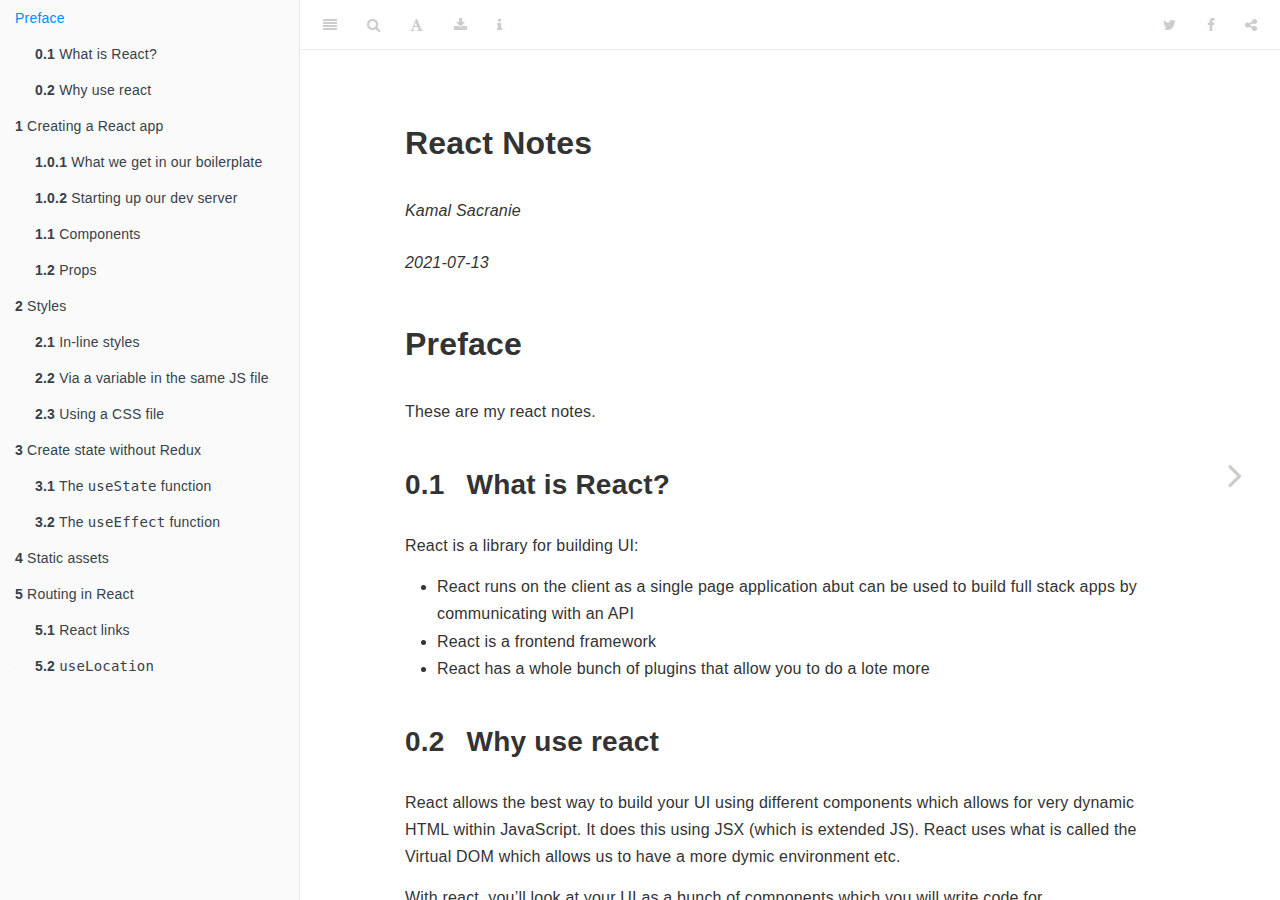
==== docs/index.html @ 680ded99 "Built the book" ====
<!DOCTYPE html>
<html lang="" xml:lang="">
<head>

  <meta charset="utf-8" />
  <meta http-equiv="X-UA-Compatible" content="IE=edge" />
  <title>React Notes</title>
  <meta name="description" content="My react notes" />
  <meta name="generator" content="bookdown 0.22 and GitBook 2.6.7" />

  <meta property="og:title" content="React Notes" />
  <meta property="og:type" content="book" />
  
  
  <meta property="og:description" content="My react notes" />
  

  <meta name="twitter:card" content="summary" />
  <meta name="twitter:title" content="React Notes" />
  
  <meta name="twitter:description" content="My react notes" />
  

<meta name="author" content="Kamal Sacranie" />


<meta name="date" content="2021-07-13" />

  <meta name="viewport" content="width=device-width, initial-scale=1" />
  <meta name="apple-mobile-web-app-capable" content="yes" />
  <meta name="apple-mobile-web-app-status-bar-style" content="black" />
  
  

<link rel="next" href="creating-a-react-app.html"/>
<script src="libs/header-attrs-2.8/header-attrs.js"></script>
<script src="libs/jquery-2.2.3/jquery.min.js"></script>
<link href="libs/gitbook-2.6.7/css/style.css" rel="stylesheet" />
<link href="libs/gitbook-2.6.7/css/plugin-table.css" rel="stylesheet" />
<link href="libs/gitbook-2.6.7/css/plugin-bookdown.css" rel="stylesheet" />
<link href="libs/gitbook-2.6.7/css/plugin-highlight.css" rel="stylesheet" />
<link href="libs/gitbook-2.6.7/css/plugin-search.css" rel="stylesheet" />
<link href="libs/gitbook-2.6.7/css/plugin-fontsettings.css" rel="stylesheet" />
<link href="libs/gitbook-2.6.7/css/plugin-clipboard.css" rel="stylesheet" />









<link href="libs/anchor-sections-1.0.1/anchor-sections.css" rel="stylesheet" />
<script src="libs/anchor-sections-1.0.1/anchor-sections.js"></script>


<style type="text/css">
pre > code.sourceCode { white-space: pre; position: relative; }
pre > code.sourceCode > span { display: inline-block; line-height: 1.25; }
pre > code.sourceCode > span:empty { height: 1.2em; }
.sourceCode { overflow: visible; }
code.sourceCode > span { color: inherit; text-decoration: inherit; }
pre.sourceCode { margin: 0; }
@media screen {
div.sourceCode { overflow: auto; }
}
@media print {
pre > code.sourceCode { white-space: pre-wrap; }
pre > code.sourceCode > span { text-indent: -5em; padding-left: 5em; }
}
pre.numberSource code
  { counter-reset: source-line 0; }
pre.numberSource code > span
  { position: relative; left: -4em; counter-increment: source-line; }
pre.numberSource code > span > a:first-child::before
  { content: counter(source-line);
    position: relative; left: -1em; text-align: right; vertical-align: baseline;
    border: none; display: inline-block;
    -webkit-touch-callout: none; -webkit-user-select: none;
    -khtml-user-select: none; -moz-user-select: none;
    -ms-user-select: none; user-select: none;
    padding: 0 4px; width: 4em;
    color: #aaaaaa;
  }
pre.numberSource { margin-left: 3em; border-left: 1px solid #aaaaaa;  padding-left: 4px; }
div.sourceCode
  {   }
@media screen {
pre > code.sourceCode > span > a:first-child::before { text-decoration: underline; }
}
code span.al { color: #ff0000; font-weight: bold; } /* Alert */
code span.an { color: #60a0b0; font-weight: bold; font-style: italic; } /* Annotation */
code span.at { color: #7d9029; } /* Attribute */
code span.bn { color: #40a070; } /* BaseN */
code span.bu { } /* BuiltIn */
code span.cf { color: #007020; font-weight: bold; } /* ControlFlow */
code span.ch { color: #4070a0; } /* Char */
code span.cn { color: #880000; } /* Constant */
code span.co { color: #60a0b0; font-style: italic; } /* Comment */
code span.cv { color: #60a0b0; font-weight: bold; font-style: italic; } /* CommentVar */
code span.do { color: #ba2121; font-style: italic; } /* Documentation */
code span.dt { color: #902000; } /* DataType */
code span.dv { color: #40a070; } /* DecVal */
code span.er { color: #ff0000; font-weight: bold; } /* Error */
code span.ex { } /* Extension */
code span.fl { color: #40a070; } /* Float */
code span.fu { color: #06287e; } /* Function */
code span.im { } /* Import */
code span.in { color: #60a0b0; font-weight: bold; font-style: italic; } /* Information */
code span.kw { color: #007020; font-weight: bold; } /* Keyword */
code span.op { color: #666666; } /* Operator */
code span.ot { color: #007020; } /* Other */
code span.pp { color: #bc7a00; } /* Preprocessor */
code span.sc { color: #4070a0; } /* SpecialChar */
code span.ss { color: #bb6688; } /* SpecialString */
code span.st { color: #4070a0; } /* String */
code span.va { color: #19177c; } /* Variable */
code span.vs { color: #4070a0; } /* VerbatimString */
code span.wa { color: #60a0b0; font-weight: bold; font-style: italic; } /* Warning */
</style>


<link rel="stylesheet" href="/Users/kamalsacranie/Documents/external-studies/web-development/react-notes/working-files/css/style.css" type="text/css" />
</head>

<body>



  <div class="book without-animation with-summary font-size-2 font-family-1" data-basepath=".">

    <div class="book-summary">
      <nav role="navigation">

<ul class="summary">
<li class="chapter" data-level="" data-path="index.html"><a href="index.html"><i class="fa fa-check"></i>Preface</a>
<ul>
<li class="chapter" data-level="0.1" data-path="index.html"><a href="index.html#what-is-react"><i class="fa fa-check"></i><b>0.1</b> What is React?</a></li>
<li class="chapter" data-level="0.2" data-path="index.html"><a href="index.html#why-use-react"><i class="fa fa-check"></i><b>0.2</b> Why use react</a></li>
</ul></li>
<li class="chapter" data-level="1" data-path="creating-a-react-app.html"><a href="creating-a-react-app.html"><i class="fa fa-check"></i><b>1</b> Creating a React app</a>
<ul>
<li class="chapter" data-level="1.0.1" data-path="creating-a-react-app.html"><a href="creating-a-react-app.html#what-we-get-in-our-boilerplate"><i class="fa fa-check"></i><b>1.0.1</b> What we get in our boilerplate</a></li>
<li class="chapter" data-level="1.0.2" data-path="creating-a-react-app.html"><a href="creating-a-react-app.html#starting-up-our-dev-server"><i class="fa fa-check"></i><b>1.0.2</b> Starting up our dev server</a></li>
<li class="chapter" data-level="1.1" data-path="creating-a-react-app.html"><a href="creating-a-react-app.html#components"><i class="fa fa-check"></i><b>1.1</b> Components</a>
<ul>
<li class="chapter" data-level="1.1.1" data-path="creating-a-react-app.html"><a href="creating-a-react-app.html#creating-components"><i class="fa fa-check"></i><b>1.1.1</b> Creating components</a></li>
</ul></li>
<li class="chapter" data-level="1.2" data-path="creating-a-react-app.html"><a href="creating-a-react-app.html#props"><i class="fa fa-check"></i><b>1.2</b> Props</a>
<ul>
<li class="chapter" data-level="1.2.1" data-path="creating-a-react-app.html"><a href="creating-a-react-app.html#default-props"><i class="fa fa-check"></i><b>1.2.1</b> Default props</a></li>
<li class="chapter" data-level="1.2.2" data-path="creating-a-react-app.html"><a href="creating-a-react-app.html#componenets-in-components"><i class="fa fa-check"></i><b>1.2.2</b> Componenets in components</a></li>
</ul></li>
</ul></li>
<li class="chapter" data-level="2" data-path="styles.html"><a href="styles.html"><i class="fa fa-check"></i><b>2</b> Styles</a>
<ul>
<li class="chapter" data-level="2.1" data-path="styles.html"><a href="styles.html#in-line-styles"><i class="fa fa-check"></i><b>2.1</b> In-line styles</a></li>
<li class="chapter" data-level="2.2" data-path="styles.html"><a href="styles.html#via-a-variable-in-the-same-js-file"><i class="fa fa-check"></i><b>2.2</b> Via a variable in the same JS file</a></li>
<li class="chapter" data-level="2.3" data-path="styles.html"><a href="styles.html#using-a-css-file"><i class="fa fa-check"></i><b>2.3</b> Using a CSS file</a></li>
</ul></li>
<li class="chapter" data-level="3" data-path="create-state-without-redux.html"><a href="create-state-without-redux.html"><i class="fa fa-check"></i><b>3</b> Create state without Redux</a>
<ul>
<li class="chapter" data-level="3.1" data-path="create-state-without-redux.html"><a href="create-state-without-redux.html#the-usestate-function"><i class="fa fa-check"></i><b>3.1</b> The <code>useState</code> function</a></li>
<li class="chapter" data-level="3.2" data-path="create-state-without-redux.html"><a href="create-state-without-redux.html#the-useeffect-function"><i class="fa fa-check"></i><b>3.2</b> The <code>useEffect</code> function</a></li>
</ul></li>
<li class="chapter" data-level="4" data-path="static-assets.html"><a href="static-assets.html"><i class="fa fa-check"></i><b>4</b> Static assets</a></li>
<li class="chapter" data-level="5" data-path="routing-in-react.html"><a href="routing-in-react.html"><i class="fa fa-check"></i><b>5</b> Routing in React</a>
<ul>
<li class="chapter" data-level="5.1" data-path="routing-in-react.html"><a href="routing-in-react.html#react-links"><i class="fa fa-check"></i><b>5.1</b> React links</a></li>
<li class="chapter" data-level="5.2" data-path="routing-in-react.html"><a href="routing-in-react.html#uselocation"><i class="fa fa-check"></i><b>5.2</b> <code>useLocation</code></a></li>
</ul></li>
</ul>

      </nav>
    </div>

    <div class="book-body">
      <div class="body-inner">
        <div class="book-header" role="navigation">
          <h1>
            <i class="fa fa-circle-o-notch fa-spin"></i><a href="./">React Notes</a>
          </h1>
        </div>

        <div class="page-wrapper" tabindex="-1" role="main">
          <div class="page-inner">

            <section class="normal" id="section-">
<div id="header">
<h1 class="title">React Notes</h1>
<p class="author"><em>Kamal Sacranie</em></p>
<p class="date" style="margin-top: 1.5em;"><em>2021-07-13</em></p>
</div>
<div id="preface" class="section level1 unnumbered">
<h1>Preface</h1>
<p>These are my react notes.</p>
<div id="what-is-react" class="section level2" number="0.1">
<h2><span class="header-section-number">0.1</span> What is React?</h2>
<p>React is a library for building UI:</p>
<ul>
<li>React runs on the client as a single page application abut can be used to
build full stack apps by communicating with an API</li>
<li>React is a frontend framework</li>
<li>React has a whole bunch of plugins that allow you to do a lote more</li>
</ul>
</div>
<div id="why-use-react" class="section level2" number="0.2">
<h2><span class="header-section-number">0.2</span> Why use react</h2>
<p>React allows the best way to build your UI using different components which
allows for very dynamic HTML within JavaScript. It does this using JSX (which
is extended JS). React uses what is called the Virtual DOM which allows us to
have a more dymic environment etc.</p>
<p>With react, you’ll look at your UI as a bunch of components which you will
write code for.</p>

</div>
</div>
            </section>

          </div>
        </div>
      </div>

<a href="creating-a-react-app.html" class="navigation navigation-next navigation-unique" aria-label="Next page"><i class="fa fa-angle-right"></i></a>
    </div>
  </div>
<script src="libs/gitbook-2.6.7/js/app.min.js"></script>
<script src="libs/gitbook-2.6.7/js/lunr.js"></script>
<script src="libs/gitbook-2.6.7/js/clipboard.min.js"></script>
<script src="libs/gitbook-2.6.7/js/plugin-search.js"></script>
<script src="libs/gitbook-2.6.7/js/plugin-sharing.js"></script>
<script src="libs/gitbook-2.6.7/js/plugin-fontsettings.js"></script>
<script src="libs/gitbook-2.6.7/js/plugin-bookdown.js"></script>
<script src="libs/gitbook-2.6.7/js/jquery.highlight.js"></script>
<script src="libs/gitbook-2.6.7/js/plugin-clipboard.js"></script>
<script>
gitbook.require(["gitbook"], function(gitbook) {
gitbook.start({
"sharing": {
"github": false,
"facebook": true,
"twitter": true,
"linkedin": false,
"weibo": false,
"instapaper": false,
"vk": false,
"whatsapp": false,
"all": ["facebook", "twitter", "linkedin", "weibo", "instapaper"]
},
"fontsettings": {
"theme": "white",
"family": "sans",
"size": 2
},
"edit": {
"link": null,
"text": null
},
"history": {
"link": null,
"text": null
},
"view": {
"link": null,
"text": null
},
"download": ["react-notes.pdf", "react-notes.epub"],
"toc": {
"collapse": "subsection"
}
});
});
</script>

</body>

</html>
---- docs/libs/gitbook-2.6.7/css/style.css ----
/*! normalize.css v2.1.0 | MIT License | git.io/normalize */img,legend{border:0}*,.fa{-webkit-font-smoothing:antialiased}.fa-ul>li,sub,sup{position:relative}.book .book-body .page-wrapper .page-inner section.normal hr:after,.book-langs-index .inner .languages:after,.buttons:after,.dropdown-menu .buttons:after{clear:both}body,html{-ms-text-size-adjust:100%;-webkit-text-size-adjust:100%}article,aside,details,figcaption,figure,footer,header,hgroup,main,nav,section,summary{display:block}audio,canvas,video{display:inline-block}.hidden,[hidden]{display:none}audio:not([controls]){display:none;height:0}html{font-family:sans-serif}body,figure{margin:0}a:focus{outline:dotted thin}a:active,a:hover{outline:0}h1{font-size:2em;margin:.67em 0}abbr[title]{border-bottom:1px dotted}b,strong{font-weight:700}dfn{font-style:italic}hr{-moz-box-sizing:content-box;box-sizing:content-box;height:0}mark{background:#ff0;color:#000}code,kbd,pre,samp{font-family:monospace,serif;font-size:1em}pre{white-space:pre-wrap}q{quotes:"\201C" "\201D" "\2018" "\2019"}small{font-size:80%}sub,sup{font-size:75%;line-height:0;vertical-align:baseline}sup{top:-.5em}sub{bottom:-.25em}svg:not(:root){overflow:hidden}fieldset{border:1px solid silver;margin:0 2px;padding:.35em .625em .75em}legend{padding:0}button,input,select,textarea{font-family:inherit;font-size:100%;margin:0}button,input{line-height:normal}button,select{text-transform:none}button,html input[type=button],input[type=reset],input[type=submit]{-webkit-appearance:button;cursor:pointer}button[disabled],html input[disabled]{cursor:default}input[type=checkbox],input[type=radio]{box-sizing:border-box;padding:0}input[type=search]{-webkit-appearance:textfield;-moz-box-sizing:content-box;-webkit-box-sizing:content-box;box-sizing:content-box}input[type=search]::-webkit-search-cancel-button{margin-right:10px;}button::-moz-focus-inner,input::-moz-focus-inner{border:0;padding:0}textarea{overflow:auto;vertical-align:top}table{border-collapse:collapse;border-spacing:0}/*!
 * Preboot v2
 *
 * Open sourced under MIT license by @mdo.
 * Some variables and mixins from Bootstrap (Apache 2 license).
 */.link-inherit,.link-inherit:focus,.link-inherit:hover{color:inherit}.fa,.fa-stack{display:inline-block}/*!
 *  Font Awesome 4.7.0 by @davegandy - http://fontawesome.io - @fontawesome
 *  License - http://fontawesome.io/license (Font: SIL OFL 1.1, CSS: MIT License)
 */@font-face{font-family:FontAwesome;src:url(./fontawesome/fontawesome-webfont.ttf?v=4.7.0) format('truetype');font-weight:400;font-style:normal}.fa{font-family:FontAwesome;font-style:normal;font-weight:400;line-height:1;-moz-osx-font-smoothing:grayscale}.book .book-header,.book .book-summary{font-family:"Helvetica Neue",Helvetica,Arial,sans-serif}.fa-lg{font-size:1.33333333em;line-height:.75em;vertical-align:-15%}.fa-2x{font-size:2em}.fa-3x{font-size:3em}.fa-4x{font-size:4em}.fa-5x{font-size:5em}.fa-fw{width:1.28571429em;text-align:center}.fa-ul{padding-left:0;margin-left:2.14285714em;list-style-type:none}.fa-li{position:absolute;left:-2.14285714em;width:2.14285714em;top:.14285714em;text-align:center}.fa-li.fa-lg{left:-1.85714286em}.fa-border{padding:.2em .25em .15em;border:.08em solid #eee;border-radius:.1em}.pull-right{float:right}.pull-left{float:left}.fa.pull-left{margin-right:.3em}.fa.pull-right{margin-left:.3em}.fa-spin{-webkit-animation:spin 2s infinite linear;-moz-animation:spin 2s infinite linear;-o-animation:spin 2s infinite linear;animation:spin 2s infinite linear}@-moz-keyframes spin{0%{-moz-transform:rotate(0)}100%{-moz-transform:rotate(359deg)}}@-webkit-keyframes spin{0%{-webkit-transform:rotate(0)}100%{-webkit-transform:rotate(359deg)}}@-o-keyframes spin{0%{-o-transform:rotate(0)}100%{-o-transform:rotate(359deg)}}@keyframes spin{0%{-webkit-transform:rotate(0);transform:rotate(0)}100%{-webkit-transform:rotate(359deg);transform:rotate(359deg)}}.fa-rotate-90{filter:progid:DXImageTransform.Microsoft.BasicImage(rotation=1);-webkit-transform:rotate(90deg);-moz-transform:rotate(90deg);-ms-transform:rotate(90deg);-o-transform:rotate(90deg);transform:rotate(90deg)}.fa-rotate-180{filter:progid:DXImageTransform.Microsoft.BasicImage(rotation=2);-webkit-transform:rotate(180deg);-moz-transform:rotate(180deg);-ms-transform:rotate(180deg);-o-transform:rotate(180deg);transform:rotate(180deg)}.fa-rotate-270{filter:progid:DXImageTransform.Microsoft.BasicImage(rotation=3);-webkit-transform:rotate(270deg);-moz-transform:rotate(270deg);-ms-transform:rotate(270deg);-o-transform:rotate(270deg);transform:rotate(270deg)}.fa-flip-horizontal{filter:progid:DXImageTransform.Microsoft.BasicImage(rotation=0, mirror=1);-webkit-transform:scale(-1,1);-moz-transform:scale(-1,1);-ms-transform:scale(-1,1);-o-transform:scale(-1,1);transform:scale(-1,1)}.fa-flip-vertical{filter:progid:DXImageTransform.Microsoft.BasicImage(rotation=2, mirror=1);-webkit-transform:scale(1,-1);-moz-transform:scale(1,-1);-ms-transform:scale(1,-1);-o-transform:scale(1,-1);transform:scale(1,-1)}.fa-stack{position:relative;width:2em;height:2em;line-height:2em;vertical-align:middle}.fa-stack-1x,.fa-stack-2x{position:absolute;left:0;width:100%;text-align:center}.fa-stack-1x{line-height:inherit}.fa-stack-2x{font-size:2em}.fa-inverse{color:#fff}.fa-glass:before{content:"\f000"}.fa-music:before{content:"\f001"}.fa-search:before{content:"\f002"}.fa-envelope-o:before{content:"\f003"}.fa-heart:before{content:"\f004"}.fa-star:before{content:"\f005"}.fa-star-o:before{content:"\f006"}.fa-user:before{content:"\f007"}.fa-film:before{content:"\f008"}.fa-th-large:before{content:"\f009"}.fa-th:before{content:"\f00a"}.fa-th-list:before{content:"\f00b"}.fa-check:before{content:"\f00c"}.fa-times:before{content:"\f00d"}.fa-search-plus:before{content:"\f00e"}.fa-search-minus:before{content:"\f010"}.fa-power-off:before{content:"\f011"}.fa-signal:before{content:"\f012"}.fa-cog:before,.fa-gear:before{content:"\f013"}.fa-trash-o:before{content:"\f014"}.fa-home:before{content:"\f015"}.fa-file-o:before{content:"\f016"}.fa-clock-o:before{content:"\f017"}.fa-road:before{content:"\f018"}.fa-download:before{content:"\f019"}.fa-arrow-circle-o-down:before{content:"\f01a"}.fa-arrow-circle-o-up:before{content:"\f01b"}.fa-inbox:before{content:"\f01c"}.fa-play-circle-o:before{content:"\f01d"}.fa-repeat:before,.fa-rotate-right:before{content:"\f01e"}.fa-refresh:before{content:"\f021"}.fa-list-alt:before{content:"\f022"}.fa-lock:before{content:"\f023"}.fa-flag:before{content:"\f024"}.fa-headphones:before{content:"\f025"}.fa-volume-off:before{content:"\f026"}.fa-volume-down:before{content:"\f027"}.fa-volume-up:before{content:"\f028"}.fa-qrcode:before{content:"\f029"}.fa-barcode:before{content:"\f02a"}.fa-tag:before{content:"\f02b"}.fa-tags:before{content:"\f02c"}.fa-book:before{content:"\f02d"}.fa-bookmark:before{content:"\f02e"}.fa-print:before{content:"\f02f"}.fa-camera:before{content:"\f030"}.fa-font:before{content:"\f031"}.fa-bold:before{content:"\f032"}.fa-italic:before{content:"\f033"}.fa-text-height:before{content:"\f034"}.fa-text-width:before{content:"\f035"}.fa-align-left:before{content:"\f036"}.fa-align-center:before{content:"\f037"}.fa-align-right:before{content:"\f038"}.fa-align-justify:before{content:"\f039"}.fa-list:before{content:"\f03a"}.fa-dedent:before,.fa-outdent:before{content:"\f03b"}.fa-indent:before{content:"\f03c"}.fa-video-camera:before{content:"\f03d"}.fa-image:before,.fa-photo:before,.fa-picture-o:before{content:"\f03e"}.fa-pencil:before{content:"\f040"}.fa-map-marker:before{content:"\f041"}.fa-adjust:before{content:"\f042"}.fa-tint:before{content:"\f043"}.fa-edit:before,.fa-pencil-square-o:before{content:"\f044"}.fa-share-square-o:before{content:"\f045"}.fa-check-square-o:before{content:"\f046"}.fa-arrows:before{content:"\f047"}.fa-step-backward:before{content:"\f048"}.fa-fast-backward:before{content:"\f049"}.fa-backward:before{content:"\f04a"}.fa-play:before{content:"\f04b"}.fa-pause:before{content:"\f04c"}.fa-stop:before{content:"\f04d"}.fa-forward:before{content:"\f04e"}.fa-fast-forward:before{content:"\f050"}.fa-step-forward:before{content:"\f051"}.fa-eject:before{content:"\f052"}.fa-chevron-left:before{content:"\f053"}.fa-chevron-right:before{content:"\f054"}.fa-plus-circle:before{content:"\f055"}.fa-minus-circle:before{content:"\f056"}.fa-times-circle:before{content:"\f057"}.fa-check-circle:before{content:"\f058"}.fa-question-circle:before{content:"\f059"}.fa-info-circle:before{content:"\f05a"}.fa-crosshairs:before{content:"\f05b"}.fa-times-circle-o:before{content:"\f05c"}.fa-check-circle-o:before{content:"\f05d"}.fa-ban:before{content:"\f05e"}.fa-arrow-left:before{content:"\f060"}.fa-arrow-right:before{content:"\f061"}.fa-arrow-up:before{content:"\f062"}.fa-arrow-down:before{content:"\f063"}.fa-mail-forward:before,.fa-share:before{content:"\f064"}.fa-expand:before{content:"\f065"}.fa-compress:before{content:"\f066"}.fa-plus:before{content:"\f067"}.fa-minus:before{content:"\f068"}.fa-asterisk:before{content:"\f069"}.fa-exclamation-circle:before{content:"\f06a"}.fa-gift:before{content:"\f06b"}.fa-leaf:before{content:"\f06c"}.fa-fire:before{content:"\f06d"}.fa-eye:before{content:"\f06e"}.fa-eye-slash:before{content:"\f070"}.fa-exclamation-triangle:before,.fa-warning:before{content:"\f071"}.fa-plane:before{content:"\f072"}.fa-calendar:before{content:"\f073"}.fa-random:before{content:"\f074"}.fa-comment:before{content:"\f075"}.fa-magnet:before{content:"\f076"}.fa-chevron-up:before{content:"\f077"}.fa-chevron-down:before{content:"\f078"}.fa-retweet:before{content:"\f079"}.fa-shopping-cart:before{content:"\f07a"}.fa-folder:before{content:"\f07b"}.fa-folder-open:before{content:"\f07c"}.fa-arrows-v:before{content:"\f07d"}.fa-arrows-h:before{content:"\f07e"}.fa-bar-chart-o:before{content:"\f080"}.fa-twitter-square:before{content:"\f081"}.fa-facebook-square:before{content:"\f082"}.fa-camera-retro:before{content:"\f083"}.fa-key:before{content:"\f084"}.fa-cogs:before,.fa-gears:before{content:"\f085"}.fa-comments:before{content:"\f086"}.fa-thumbs-o-up:before{content:"\f087"}.fa-thumbs-o-down:before{content:"\f088"}.fa-star-half:before{content:"\f089"}.fa-heart-o:before{content:"\f08a"}.fa-sign-out:before{content:"\f08b"}.fa-linkedin-square:before{content:"\f08c"}.fa-thumb-tack:before{content:"\f08d"}.fa-external-link:before{content:"\f08e"}.fa-sign-in:before{content:"\f090"}.fa-trophy:before{content:"\f091"}.fa-github-square:before{content:"\f092"}.fa-upload:before{content:"\f093"}.fa-lemon-o:before{content:"\f094"}.fa-phone:before{content:"\f095"}.fa-square-o:before{content:"\f096"}.fa-bookmark-o:before{content:"\f097"}.fa-phone-square:before{content:"\f098"}.fa-twitter:before{content:"\f099"}.fa-facebook:before{content:"\f09a"}.fa-github:before{content:"\f09b"}.fa-unlock:before{content:"\f09c"}.fa-credit-card:before{content:"\f09d"}.fa-rss:before{content:"\f09e"}.fa-hdd-o:before{content:"\f0a0"}.fa-bullhorn:before{content:"\f0a1"}.fa-bell:before{content:"\f0f3"}.fa-certificate:before{content:"\f0a3"}.fa-hand-o-right:before{content:"\f0a4"}.fa-hand-o-left:before{content:"\f0a5"}.fa-hand-o-up:before{content:"\f0a6"}.fa-hand-o-down:before{content:"\f0a7"}.fa-arrow-circle-left:before{content:"\f0a8"}.fa-arrow-circle-right:before{content:"\f0a9"}.fa-arrow-circle-up:before{content:"\f0aa"}.fa-arrow-circle-down:before{content:"\f0ab"}.fa-globe:before{content:"\f0ac"}.fa-wrench:before{content:"\f0ad"}.fa-tasks:before{content:"\f0ae"}.fa-filter:before{content:"\f0b0"}.fa-briefcase:before{content:"\f0b1"}.fa-arrows-alt:before{content:"\f0b2"}.fa-group:before,.fa-users:before{content:"\f0c0"}.fa-chain:before,.fa-link:before{content:"\f0c1"}.fa-cloud:before{content:"\f0c2"}.fa-flask:before{content:"\f0c3"}.fa-cut:before,.fa-scissors:before{content:"\f0c4"}.fa-copy:before,.fa-files-o:before{content:"\f0c5"}.fa-paperclip:before{content:"\f0c6"}.fa-floppy-o:before,.fa-save:before{content:"\f0c7"}.fa-square:before{content:"\f0c8"}.fa-bars:before,.fa-navicon:before,.fa-reorder:before{content:"\f0c9"}.fa-list-ul:before{content:"\f0ca"}.fa-list-ol:before{content:"\f0cb"}.fa-strikethrough:before{content:"\f0cc"}.fa-underline:before{content:"\f0cd"}.fa-table:before{content:"\f0ce"}.fa-magic:before{content:"\f0d0"}.fa-truck:before{content:"\f0d1"}.fa-pinterest:before{content:"\f0d2"}.fa-pinterest-square:before{content:"\f0d3"}.fa-google-plus-square:before{content:"\f0d4"}.fa-google-plus:before{content:"\f0d5"}.fa-money:before{content:"\f0d6"}.fa-caret-down:before{content:"\f0d7"}.fa-caret-up:before{content:"\f0d8"}.fa-caret-left:before{content:"\f0d9"}.fa-caret-right:before{content:"\f0da"}.fa-columns:before{content:"\f0db"}.fa-sort:before,.fa-unsorted:before{content:"\f0dc"}.fa-sort-desc:before,.fa-sort-down:before{content:"\f0dd"}.fa-sort-asc:before,.fa-sort-up:before{content:"\f0de"}.fa-envelope:before{content:"\f0e0"}.fa-linkedin:before{content:"\f0e1"}.fa-rotate-left:before,.fa-undo:before{content:"\f0e2"}.fa-gavel:before,.fa-legal:before{content:"\f0e3"}.fa-dashboard:before,.fa-tachometer:before{content:"\f0e4"}.fa-comment-o:before{content:"\f0e5"}.fa-comments-o:before{content:"\f0e6"}.fa-bolt:before,.fa-flash:before{content:"\f0e7"}.fa-sitemap:before{content:"\f0e8"}.fa-umbrella:before{content:"\f0e9"}.fa-clipboard:before,.fa-paste:before{content:"\f0ea"}.fa-lightbulb-o:before{content:"\f0eb"}.fa-exchange:before{content:"\f0ec"}.fa-cloud-download:before{content:"\f0ed"}.fa-cloud-upload:before{content:"\f0ee"}.fa-user-md:before{content:"\f0f0"}.fa-stethoscope:before{content:"\f0f1"}.fa-suitcase:before{content:"\f0f2"}.fa-bell-o:before{content:"\f0a2"}.fa-coffee:before{content:"\f0f4"}.fa-cutlery:before{content:"\f0f5"}.fa-file-text-o:before{content:"\f0f6"}.fa-building-o:before{content:"\f0f7"}.fa-hospital-o:before{content:"\f0f8"}.fa-ambulance:before{content:"\f0f9"}.fa-medkit:before{content:"\f0fa"}.fa-fighter-jet:before{content:"\f0fb"}.fa-beer:before{content:"\f0fc"}.fa-h-square:before{content:"\f0fd"}.fa-plus-square:before{content:"\f0fe"}.fa-angle-double-left:before{content:"\f100"}.fa-angle-double-right:before{content:"\f101"}.fa-angle-double-up:before{content:"\f102"}.fa-angle-double-down:before{content:"\f103"}.fa-angle-left:before{content:"\f104"}.fa-angle-right:before{content:"\f105"}.fa-angle-up:before{content:"\f106"}.fa-angle-down:before{content:"\f107"}.fa-desktop:before{content:"\f108"}.fa-laptop:before{content:"\f109"}.fa-tablet:before{content:"\f10a"}.fa-mobile-phone:before,.fa-mobile:before{content:"\f10b"}.fa-circle-o:before{content:"\f10c"}.fa-quote-left:before{content:"\f10d"}.fa-quote-right:before{content:"\f10e"}.fa-spinner:before{content:"\f110"}.fa-circle:before{content:"\f111"}.fa-mail-reply:before,.fa-reply:before{content:"\f112"}.fa-github-alt:before{content:"\f113"}.fa-folder-o:before{content:"\f114"}.fa-folder-open-o:before{content:"\f115"}.fa-smile-o:before{content:"\f118"}.fa-frown-o:before{content:"\f119"}.fa-meh-o:before{content:"\f11a"}.fa-gamepad:before{content:"\f11b"}.fa-keyboard-o:before{content:"\f11c"}.fa-flag-o:before{content:"\f11d"}.fa-flag-checkered:before{content:"\f11e"}.fa-terminal:before{content:"\f120"}.fa-code:before{content:"\f121"}.fa-mail-reply-all:before,.fa-reply-all:before{content:"\f122"}.fa-star-half-empty:before,.fa-star-half-full:before,.fa-star-half-o:before{content:"\f123"}.fa-location-arrow:before{content:"\f124"}.fa-crop:before{content:"\f125"}.fa-code-fork:before{content:"\f126"}.fa-chain-broken:before,.fa-unlink:before{content:"\f127"}.fa-question:before{content:"\f128"}.fa-info:before{content:"\f129"}.fa-exclamation:before{content:"\f12a"}.fa-superscript:before{content:"\f12b"}.fa-subscript:before{content:"\f12c"}.fa-eraser:before{content:"\f12d"}.fa-puzzle-piece:before{content:"\f12e"}.fa-microphone:before{content:"\f130"}.fa-microphone-slash:before{content:"\f131"}.fa-shield:before{content:"\f132"}.fa-calendar-o:before{content:"\f133"}.fa-fire-extinguisher:before{content:"\f134"}.fa-rocket:before{content:"\f135"}.fa-maxcdn:before{content:"\f136"}.fa-chevron-circle-left:before{content:"\f137"}.fa-chevron-circle-right:before{content:"\f138"}.fa-chevron-circle-up:before{content:"\f139"}.fa-chevron-circle-down:before{content:"\f13a"}.fa-html5:before{content:"\f13b"}.fa-css3:before{content:"\f13c"}.fa-anchor:before{content:"\f13d"}.fa-unlock-alt:before{content:"\f13e"}.fa-bullseye:before{content:"\f140"}.fa-ellipsis-h:before{content:"\f141"}.fa-ellipsis-v:before{content:"\f142"}.fa-rss-square:before{content:"\f143"}.fa-play-circle:before{content:"\f144"}.fa-ticket:before{content:"\f145"}.fa-minus-square:before{content:"\f146"}.fa-minus-square-o:before{content:"\f147"}.fa-level-up:before{content:"\f148"}.fa-level-down:before{content:"\f149"}.fa-check-square:before{content:"\f14a"}.fa-pencil-square:before{content:"\f14b"}.fa-external-link-square:before{content:"\f14c"}.fa-share-square:before{content:"\f14d"}.fa-compass:before{content:"\f14e"}.fa-caret-square-o-down:before,.fa-toggle-down:before{content:"\f150"}.fa-caret-square-o-up:before,.fa-toggle-up:before{content:"\f151"}.fa-caret-square-o-right:before,.fa-toggle-right:before{content:"\f152"}.fa-eur:before,.fa-euro:before{content:"\f153"}.fa-gbp:before{content:"\f154"}.fa-dollar:before,.fa-usd:before{content:"\f155"}.fa-inr:before,.fa-rupee:before{content:"\f156"}.fa-cny:before,.fa-jpy:before,.fa-rmb:before,.fa-yen:before{content:"\f157"}.fa-rouble:before,.fa-rub:before,.fa-ruble:before{content:"\f158"}.fa-krw:before,.fa-won:before{content:"\f159"}.fa-bitcoin:before,.fa-btc:before{content:"\f15a"}.fa-file:before{content:"\f15b"}.fa-file-text:before{content:"\f15c"}.fa-sort-alpha-asc:before{content:"\f15d"}.fa-sort-alpha-desc:before{content:"\f15e"}.fa-sort-amount-asc:before{content:"\f160"}.fa-sort-amount-desc:before{content:"\f161"}.fa-sort-numeric-asc:before{content:"\f162"}.fa-sort-numeric-desc:before{content:"\f163"}.fa-thumbs-up:before{content:"\f164"}.fa-thumbs-down:before{content:"\f165"}.fa-youtube-square:before{content:"\f166"}.fa-youtube:before{content:"\f167"}.fa-xing:before{content:"\f168"}.fa-xing-square:before{content:"\f169"}.fa-youtube-play:before{content:"\f16a"}.fa-dropbox:before{content:"\f16b"}.fa-stack-overflow:before{content:"\f16c"}.fa-instagram:before{content:"\f16d"}.fa-flickr:before{content:"\f16e"}.fa-adn:before{content:"\f170"}.fa-bitbucket:before{content:"\f171"}.fa-bitbucket-square:before{content:"\f172"}.fa-tumblr:before{content:"\f173"}.fa-tumblr-square:before{content:"\f174"}.fa-long-arrow-down:before{content:"\f175"}.fa-long-arrow-up:before{content:"\f176"}.fa-long-arrow-left:before{content:"\f177"}.fa-long-arrow-right:before{content:"\f178"}.fa-apple:before{content:"\f179"}.fa-windows:before{content:"\f17a"}.fa-android:before{content:"\f17b"}.fa-linux:before{content:"\f17c"}.fa-dribbble:before{content:"\f17d"}.fa-skype:before{content:"\f17e"}.fa-foursquare:before{content:"\f180"}.fa-trello:before{content:"\f181"}.fa-female:before{content:"\f182"}.fa-male:before{content:"\f183"}.fa-gittip:before{content:"\f184"}.fa-sun-o:before{content:"\f185"}.fa-moon-o:before{content:"\f186"}.fa-archive:before{content:"\f187"}.fa-bug:before{content:"\f188"}.fa-vk:before{content:"\f189"}.fa-weibo:before{content:"\f18a"}.fa-renren:before{content:"\f18b"}.fa-pagelines:before{content:"\f18c"}.fa-stack-exchange:before{content:"\f18d"}.fa-arrow-circle-o-right:before{content:"\f18e"}.fa-arrow-circle-o-left:before{content:"\f190"}.fa-caret-square-o-left:before,.fa-toggle-left:before{content:"\f191"}.fa-dot-circle-o:before{content:"\f192"}.fa-wheelchair:before{content:"\f193"}.fa-vimeo-square:before{content:"\f194"}.fa-try:before,.fa-turkish-lira:before{content:"\f195"}.fa-plus-square-o:before{content:"\f196"}.fa-space-shuttle:before{content:"\f197"}.fa-slack:before{content:"\f198"}.fa-envelope-square:before{content:"\f199"}.fa-wordpress:before{content:"\f19a"}.fa-openid:before{content:"\f19b"}.fa-bank:before,.fa-institution:before,.fa-university:before{content:"\f19c"}.fa-graduation-cap:before,.fa-mortar-board:before{content:"\f19d"}.fa-yahoo:before{content:"\f19e"}.fa-google:before{content:"\f1a0"}.fa-reddit:before{content:"\f1a1"}.fa-reddit-square:before{content:"\f1a2"}.fa-stumbleupon-circle:before{content:"\f1a3"}.fa-stumbleupon:before{content:"\f1a4"}.fa-delicious:before{content:"\f1a5"}.fa-digg:before{content:"\f1a6"}.fa-pied-piper-square:before,.fa-pied-piper:before{content:"\f1a7"}.fa-pied-piper-alt:before{content:"\f1a8"}.fa-drupal:before{content:"\f1a9"}.fa-joomla:before{content:"\f1aa"}.fa-language:before{content:"\f1ab"}.fa-fax:before{content:"\f1ac"}.fa-building:before{content:"\f1ad"}.fa-child:before{content:"\f1ae"}.fa-paw:before{content:"\f1b0"}.fa-spoon:before{content:"\f1b1"}.fa-cube:before{content:"\f1b2"}.fa-cubes:before{content:"\f1b3"}.fa-behance:before{content:"\f1b4"}.fa-behance-square:before{content:"\f1b5"}.fa-steam:before{content:"\f1b6"}.fa-steam-square:before{content:"\f1b7"}.fa-recycle:before{content:"\f1b8"}.fa-automobile:before,.fa-car:before{content:"\f1b9"}.fa-cab:before,.fa-taxi:before{content:"\f1ba"}.fa-tree:before{content:"\f1bb"}.fa-spotify:before{content:"\f1bc"}.fa-deviantart:before{content:"\f1bd"}.fa-soundcloud:before{content:"\f1be"}.fa-database:before{content:"\f1c0"}.fa-file-pdf-o:before{content:"\f1c1"}.fa-file-word-o:before{content:"\f1c2"}.fa-file-excel-o:before{content:"\f1c3"}.fa-file-powerpoint-o:before{content:"\f1c4"}.fa-file-image-o:before,.fa-file-photo-o:before,.fa-file-picture-o:before{content:"\f1c5"}.fa-file-archive-o:before,.fa-file-zip-o:before{content:"\f1c6"}.fa-file-audio-o:before,.fa-file-sound-o:before{content:"\f1c7"}.fa-file-movie-o:before,.fa-file-video-o:before{content:"\f1c8"}.fa-file-code-o:before{content:"\f1c9"}.fa-vine:before{content:"\f1ca"}.fa-codepen:before{content:"\f1cb"}.fa-jsfiddle:before{content:"\f1cc"}.fa-life-bouy:before,.fa-life-ring:before,.fa-life-saver:before,.fa-support:before{content:"\f1cd"}.fa-circle-o-notch:before{content:"\f1ce"}.fa-ra:before,.fa-rebel:before{content:"\f1d0"}.fa-empire:before,.fa-ge:before{content:"\f1d1"}.fa-git-square:before{content:"\f1d2"}.fa-git:before{content:"\f1d3"}.fa-hacker-news:before{content:"\f1d4"}.fa-tencent-weibo:before{content:"\f1d5"}.fa-qq:before{content:"\f1d6"}.fa-wechat:before,.fa-weixin:before{content:"\f1d7"}.fa-paper-plane:before,.fa-send:before{content:"\f1d8"}.fa-paper-plane-o:before,.fa-send-o:before{content:"\f1d9"}.fa-history:before{content:"\f1da"}.fa-circle-thin:before{content:"\f1db"}.fa-header:before{content:"\f1dc"}.fa-paragraph:before{content:"\f1dd"}.fa-sliders:before{content:"\f1de"}.fa-share-alt:before{content:"\f1e0"}.fa-share-alt-square:before{content:"\f1e1"}.fa-bomb:before{content:"\f1e2"}.book-langs-index{width:100%;height:100%;padding:40px 0;margin:0;overflow:auto}@media (max-width:600px){.book-langs-index{padding:0}}.book-langs-index .inner{max-width:600px;width:100%;margin:0 auto;padding:30px;background:#fff;border-radius:3px}.book-langs-index .inner h3{margin:0}.book-langs-index .inner .languages{list-style:none;padding:20px 30px;margin-top:20px;border-top:1px solid #eee}.book-langs-index .inner .languages:after,.book-langs-index .inner .languages:before{content:" ";display:table;line-height:0}.book-langs-index .inner .languages li{width:50%;float:left;padding:10px 5px;font-size:16px}@media (max-width:600px){.book-langs-index .inner .languages li{width:100%;max-width:100%}}.book .book-header{overflow:visible;height:50px;padding:0 8px;z-index:2;font-size:.85em;color:#7e888b;background:0 0}.book .book-header .btn{display:block;height:50px;padding:0 15px;border-bottom:none;color:#ccc;text-transform:uppercase;line-height:50px;-webkit-box-shadow:none!important;box-shadow:none!important;position:relative;font-size:14px}.book .book-header .btn:hover{position:relative;text-decoration:none;color:#444;background:0 0}.book .book-header h1{margin:0;font-size:20px;font-weight:200;text-align:center;line-height:50px;opacity:0;padding-left:200px;padding-right:200px;-webkit-transition:opacity .2s ease;-moz-transition:opacity .2s ease;-o-transition:opacity .2s ease;transition:opacity .2s ease;overflow:hidden;text-overflow:ellipsis;white-space:nowrap}.book .book-header h1 a,.book .book-header h1 a:hover{color:inherit;text-decoration:none}@media (max-width:1000px){.book .book-header h1{display:none}}.book .book-header h1 i{display:none}.book .book-header:hover h1{opacity:1}.book.is-loading .book-header h1 i{display:inline-block}.book.is-loading .book-header h1 a{display:none}.dropdown{position:relative}.dropdown-menu{position:absolute;top:100%;left:0;z-index:100;display:none;float:left;min-width:160px;padding:0;margin:2px 0 0;list-style:none;font-size:14px;background-color:#fafafa;border:1px solid rgba(0,0,0,.07);border-radius:1px;-webkit-box-shadow:0 6px 12px rgba(0,0,0,.175);box-shadow:0 6px 12px rgba(0,0,0,.175);background-clip:padding-box}.dropdown-menu.open{display:block}.dropdown-menu.dropdown-left{left:auto;right:4%}.dropdown-menu.dropdown-left .dropdown-caret{right:14px;left:auto}.dropdown-menu .dropdown-caret{position:absolute;top:-8px;left:14px;width:18px;height:10px;float:left;overflow:hidden}.dropdown-menu .dropdown-caret .caret-inner,.dropdown-menu .dropdown-caret .caret-outer{display:inline-block;top:0;border-left:9px solid transparent;border-right:9px solid transparent;position:absolute}.dropdown-menu .dropdown-caret .caret-outer{border-bottom:9px solid rgba(0,0,0,.1);height:auto;left:0;width:auto;margin-left:-1px}.dropdown-menu .dropdown-caret .caret-inner{margin-top:-1px;top:1px;border-bottom:9px solid #fafafa}.dropdown-menu .buttons{border-bottom:1px solid rgba(0,0,0,.07)}.dropdown-menu .buttons:after,.dropdown-menu .buttons:before{content:" ";display:table;line-height:0}.dropdown-menu .buttons:last-child{border-bottom:none}.dropdown-menu .buttons .button{border:0;background-color:transparent;color:#a6a6a6;width:100%;text-align:center;float:left;line-height:1.42857143;padding:8px 4px}.alert,.dropdown-menu .buttons .button:hover{color:#444}.dropdown-menu .buttons .button:focus,.dropdown-menu .buttons .button:hover{outline:0}.dropdown-menu .buttons .button.size-2{width:50%}.dropdown-menu .buttons .button.size-3{width:33%}.alert{padding:15px;margin-bottom:20px;background:#eee;border-bottom:5px solid #ddd}.alert-success{background:#dff0d8;border-color:#d6e9c6;color:#3c763d}.alert-info{background:#d9edf7;border-color:#bce8f1;color:#31708f}.alert-danger{background:#f2dede;border-color:#ebccd1;color:#a94442}.alert-warning{background:#fcf8e3;border-color:#faebcc;color:#8a6d3b}.book .book-summary{position:absolute;top:0;left:-300px;bottom:0;z-index:1;width:300px;color:#364149;background:#fafafa;border-right:1px solid rgba(0,0,0,.07);-webkit-transition:left 250ms ease;-moz-transition:left 250ms ease;-o-transition:left 250ms ease;transition:left 250ms ease}.book .book-summary ul.summary{position:absolute;top:0;left:0;right:0;bottom:0;overflow-y:auto;list-style:none;margin:0;padding:0;-webkit-transition:top .5s ease;-moz-transition:top .5s ease;-o-transition:top .5s ease;transition:top .5s ease}.book .book-summary ul.summary li{list-style:none}.book .book-summary ul.summary li.divider{height:1px;margin:7px 0;overflow:hidden;background:rgba(0,0,0,.07)}.book .book-summary ul.summary li i.fa-check{display:none;position:absolute;right:9px;top:16px;font-size:9px;color:#3c3}.book .book-summary ul.summary li.done>a{color:#364149;font-weight:400}.book .book-summary ul.summary li.done>a i{display:inline}.book .book-summary ul.summary li a,.book .book-summary ul.summary li span{display:block;padding:10px 15px;border-bottom:none;color:#364149;background:0 0;text-overflow:ellipsis;overflow:hidden;white-space:nowrap;position:relative}.book .book-summary ul.summary li span{cursor:not-allowed;opacity:.3;filter:alpha(opacity=30)}.book .book-summary ul.summary li a:hover,.book .book-summary ul.summary li.active>a{color:#008cff;background:0 0;text-decoration:none}.book .book-summary ul.summary li ul{padding-left:20px}@media (max-width:600px){.book .book-summary{width:calc(100% - 60px);bottom:0;left:-100%}}.book.with-summary .book-summary{left:0}.book.without-animation .book-summary{-webkit-transition:none!important;-moz-transition:none!important;-o-transition:none!important;transition:none!important}.book{position:relative;width:100%;height:100%}.book .book-body,.book .book-body .body-inner{position:absolute;top:0;left:0;overflow-y:auto;bottom:0;right:0}.book .book-body{color:#000;background:#fff;-webkit-transition:left 250ms ease;-moz-transition:left 250ms ease;-o-transition:left 250ms ease;transition:left 250ms ease}.book .book-body .page-wrapper{position:relative;outline:0}.book .book-body .page-wrapper .page-inner{max-width:800px;margin:0 auto;padding:20px 0 40px}.book .book-body .page-wrapper .page-inner section{margin:0;padding:5px 15px;background:#fff;border-radius:2px;line-height:1.7;font-size:1.6rem}.book .book-body .page-wrapper .page-inner .btn-group .btn{border-radius:0;background:#eee;border:0}@media (max-width:1240px){.book .book-body{-webkit-transition:-webkit-transform 250ms ease;-moz-transition:-moz-transform 250ms ease;-o-transition:-o-transform 250ms ease;transition:transform 250ms ease;padding-bottom:20px}.book .book-body .body-inner{position:static;min-height:calc(100% - 50px)}}@media (min-width:600px){.book.with-summary .book-body{left:300px}}@media (max-width:600px){.book.with-summary{overflow:hidden}.book.with-summary .book-body{-webkit-transform:translate(calc(100% - 60px),0);-moz-transform:translate(calc(100% - 60px),0);-ms-transform:translate(calc(100% - 60px),0);-o-transform:translate(calc(100% - 60px),0);transform:translate(calc(100% - 60px),0)}}.book.without-animation .book-body{-webkit-transition:none!important;-moz-transition:none!important;-o-transition:none!important;transition:none!important}.buttons:after,.buttons:before{content:" ";display:table;line-height:0}.button{border:0;background:#eee;color:#666;width:100%;text-align:center;float:left;line-height:1.42857143;padding:8px 4px}.button:hover{color:#444}.button:focus,.button:hover{outline:0}.button.size-2{width:50%}.button.size-3{width:33%}.book .book-body .page-wrapper .page-inner section{display:none}.book .book-body .page-wrapper .page-inner section.normal{display:block;word-wrap:break-word;overflow:hidden;color:#333;line-height:1.7;text-size-adjust:100%;-ms-text-size-adjust:100%;-webkit-text-size-adjust:100%;-moz-text-size-adjust:100%}.book .book-body .page-wrapper .page-inner section.normal *{box-sizing:border-box;-webkit-box-sizing:border-box;}.book .book-body .page-wrapper .page-inner section.normal>:first-child{margin-top:0!important}.book .book-body .page-wrapper .page-inner section.normal>:last-child{margin-bottom:0!important}.book .book-body .page-wrapper .page-inner section.normal blockquote,.book .book-body .page-wrapper .page-inner section.normal code,.book .book-body .page-wrapper .page-inner section.normal figure,.book .book-body .page-wrapper .page-inner section.normal img,.book .book-body .page-wrapper .page-inner section.normal pre,.book .book-body .page-wrapper .page-inner section.normal table,.book .book-body .page-wrapper .page-inner section.normal tr{page-break-inside:avoid}.book .book-body .page-wrapper .page-inner section.normal h2,.book .book-body .page-wrapper .page-inner section.normal h3,.book .book-body .page-wrapper .page-inner section.normal h4,.book .book-body .page-wrapper .page-inner section.normal h5,.book .book-body .page-wrapper .page-inner section.normal p{orphans:3;widows:3}.book .book-body .page-wrapper .page-inner section.normal h1,.book .book-body .page-wrapper .page-inner section.normal h2,.book .book-body .page-wrapper .page-inner section.normal h3,.book .book-body .page-wrapper .page-inner section.normal h4,.book .book-body .page-wrapper .page-inner section.normal h5{page-break-after:avoid}.book .book-body .page-wrapper .page-inner section.normal b,.book .book-body .page-wrapper .page-inner section.normal strong{font-weight:700}.book .book-body .page-wrapper .page-inner section.normal em{font-style:italic}.book .book-body .page-wrapper .page-inner section.normal blockquote,.book .book-body .page-wrapper .page-inner section.normal dl,.book .book-body .page-wrapper .page-inner section.normal ol,.book .book-body .page-wrapper .page-inner section.normal p,.book .book-body .page-wrapper .page-inner section.normal table,.book .book-body .page-wrapper .page-inner section.normal ul{margin-top:0;margin-bottom:.85em}.book .book-body .page-wrapper .page-inner section.normal a{color:#4183c4;text-decoration:none;background:0 0}.book .book-body .page-wrapper .page-inner section.normal a:active,.book .book-body .page-wrapper .page-inner section.normal a:focus,.book .book-body .page-wrapper .page-inner section.normal a:hover{outline:0;text-decoration:underline}.book .book-body .page-wrapper .page-inner section.normal img{border:0;max-width:100%}.book .book-body .page-wrapper .page-inner section.normal hr{height:4px;padding:0;margin:1.7em 0;overflow:hidden;background-color:#e7e7e7;border:none}.book .book-body .page-wrapper .page-inner section.normal hr:after,.book .book-body .page-wrapper .page-inner section.normal hr:before{display:table;content:" "}.book .book-body .page-wrapper .page-inner section.normal h1,.book .book-body .page-wrapper .page-inner section.normal h2,.book .book-body .page-wrapper .page-inner section.normal h3,.book .book-body .page-wrapper .page-inner section.normal h4,.book .book-body .page-wrapper .page-inner section.normal h5,.book .book-body .page-wrapper .page-inner section.normal h6{margin-top:1.275em;margin-bottom:.85em;}.book .book-body .page-wrapper .page-inner section.normal h1{font-size:2em}.book .book-body .page-wrapper .page-inner section.normal h2{font-size:1.75em}.book .book-body .page-wrapper .page-inner section.normal h3{font-size:1.5em}.book .book-body .page-wrapper .page-inner section.normal h4{font-size:1.25em}.book .book-body .page-wrapper .page-inner section.normal h5{font-size:1em}.book .book-body .page-wrapper .page-inner section.normal h6{font-size:1em;color:#777}.book .book-body .page-wrapper .page-inner section.normal code,.book .book-body .page-wrapper .page-inner section.normal pre{font-family:Consolas,"Liberation Mono",Menlo,Courier,monospace;direction:ltr;border:none;color:inherit}.book .book-body .page-wrapper .page-inner section.normal pre{overflow:auto;word-wrap:normal;margin:0 0 1.275em;padding:.85em 1em;background:#f7f7f7}.book .book-body .page-wrapper .page-inner section.normal pre>code{display:inline;max-width:initial;padding:0;margin:0;overflow:initial;line-height:inherit;font-size:.85em;white-space:pre;background:0 0}.book .book-body .page-wrapper .page-inner section.normal pre>code:after,.book .book-body .page-wrapper .page-inner section.normal pre>code:before{content:normal}.book .book-body .page-wrapper .page-inner section.normal code{padding:.2em;margin:0;font-size:.85em;background-color:#f7f7f7}.book .book-body .page-wrapper .page-inner section.normal code:after,.book .book-body .page-wrapper .page-inner section.normal code:before{letter-spacing:-.2em;content:"\00a0"}.book .book-body .page-wrapper .page-inner section.normal ol,.book .book-body .page-wrapper .page-inner section.normal ul{padding:0 0 0 2em;margin:0 0 .85em}.book .book-body .page-wrapper .page-inner section.normal ol ol,.book .book-body .page-wrapper .page-inner section.normal ol ul,.book .book-body .page-wrapper .page-inner section.normal ul ol,.book .book-body .page-wrapper .page-inner section.normal ul ul{margin-top:0;margin-bottom:0}.book .book-body .page-wrapper .page-inner section.normal ol ol{list-style-type:lower-roman}.book .book-body .page-wrapper .page-inner section.normal blockquote{margin:0 0 .85em;padding:0 15px;opacity:0.75;border-left:4px solid #dcdcdc}.book .book-body .page-wrapper .page-inner section.normal blockquote:first-child{margin-top:0}.book .book-body .page-wrapper .page-inner section.normal blockquote:last-child{margin-bottom:0}.book .book-body .page-wrapper .page-inner section.normal dl{padding:0}.book .book-body .page-wrapper .page-inner section.normal dl dt{padding:0;margin-top:.85em;font-style:italic;font-weight:700}.book .book-body .page-wrapper .page-inner section.normal dl dd{padding:0 .85em;margin-bottom:.85em}.book .book-body .page-wrapper .page-inner section.normal dd{margin-left:0}.book .book-body .page-wrapper .page-inner section.normal .glossary-term{cursor:help;text-decoration:underline}.book .book-body .navigation{position:absolute;top:50px;bottom:0;margin:0;max-width:150px;min-width:90px;display:flex;justify-content:center;align-content:center;flex-direction:column;font-size:40px;color:#ccc;text-align:center;-webkit-transition:all 350ms ease;-moz-transition:all 350ms ease;-o-transition:all 350ms ease;transition:all 350ms ease}.book .book-body .navigation:hover{text-decoration:none;color:#444}.book .book-body .navigation.navigation-next{right:0}.book .book-body .navigation.navigation-prev{left:0}@media (max-width:1240px){.book .book-body .navigation{position:static;top:auto;max-width:50%;width:50%;display:inline-block;float:left}.book .book-body .navigation.navigation-unique{max-width:100%;width:100%}}.book .book-body .page-wrapper .page-inner section.glossary{margin-bottom:40px}.book .book-body .page-wrapper .page-inner section.glossary h2 a,.book .book-body .page-wrapper .page-inner section.glossary h2 a:hover{color:inherit;text-decoration:none}.book .book-body .page-wrapper .page-inner section.glossary .glossary-index{list-style:none;margin:0;padding:0}.book .book-body .page-wrapper .page-inner section.glossary .glossary-index li{display:inline;margin:0 8px;white-space:nowrap}*{-webkit-box-sizing:border-box;-moz-box-sizing:border-box;box-sizing:border-box;-webkit-overflow-scrolling:touch;-webkit-tap-highlight-color:transparent;-webkit-text-size-adjust:none;-webkit-touch-callout:none}a{text-decoration:none}body,html{height:100%}html{font-size:62.5%}body{text-rendering:optimizeLegibility;font-smoothing:antialiased;font-family:"Helvetica Neue",Helvetica,Arial,sans-serif;font-size:14px;letter-spacing:.2px;text-size-adjust:100%}
.book .book-summary ul.summary li a span {display:inline;padding:initial;overflow:visible;cursor:auto;opacity:1;}
/* show arrow before summary tag as in bootstrap */
details > summary {display:list-item;cursor:pointer;}
/*add whatsapp icon from FA 5.1.1
TODO: remove when updating fontawesome*/
.fa-whatsapp:before{content:"\f232"}
---- docs/libs/gitbook-2.6.7/css/plugin-table.css ----
.book .book-body .page-wrapper .page-inner section.normal table{display:table;width:100%;border-collapse:collapse;border-spacing:0;overflow:auto}.book .book-body .page-wrapper .page-inner section.normal table td,.book .book-body .page-wrapper .page-inner section.normal table th{padding:6px 13px;border:1px solid #ddd}.book .book-body .page-wrapper .page-inner section.normal table tr{background-color:#fff;border-top:1px solid #ccc}.book .book-body .page-wrapper .page-inner section.normal table tr:nth-child(2n){background-color:#f8f8f8}.book .book-body .page-wrapper .page-inner section.normal table th{font-weight:700}
---- docs/libs/gitbook-2.6.7/css/plugin-bookdown.css ----
.book .book-header h1 {
  padding-left: 20px;
  padding-right: 20px;
}
.book .book-header.fixed {
  position: fixed;
  right: 0;
  top: 0;
  left: 0;
  border-bottom: 1px solid rgba(0,0,0,.07);
}
span.search-highlight {
  background-color: #ffff88;
}
@media (min-width: 600px) {
  .book.with-summary .book-header.fixed {
    left: 300px;
  }
}
@media (max-width: 1240px) {
  .book .book-body.fixed {
    top: 50px;
  }
  .book .book-body.fixed .body-inner {
    top: auto;
  }
}
@media (max-width: 600px) {
  .book.with-summary .book-header.fixed {
    left: calc(100% - 60px);
    min-width: 300px;
  }
  .book.with-summary .book-body {
    transform: none;
    left: calc(100% - 60px);
    min-width: 300px;
  }
  .book .book-body.fixed {
    top: 0;
  }
}

.book .book-body.fixed .body-inner {
  top: 50px;
}
.book .book-body .page-wrapper .page-inner section.normal sub, .book .book-body .page-wrapper .page-inner section.normal sup {
  font-size: 85%;
}

@media print {
  .book .book-summary, .book .book-body .book-header, .fa {
    display: none !important;
  }
  .book .book-body.fixed {
    left: 0px;
  }
  .book .book-body,.book .book-body .body-inner, .book.with-summary {
    overflow: visible !important;
  }
}
.kable_wrapper {
  border-spacing: 20px 0;
  border-collapse: separate;
  border: none;
  margin: auto;
}
.kable_wrapper > tbody > tr > td {
  vertical-align: top;
}
.book .book-body .page-wrapper .page-inner section.normal table tr.header {
  border-top-width: 2px;
}
.book .book-body .page-wrapper .page-inner section.normal table tr:last-child td {
  border-bottom-width: 2px;
}
.book .book-body .page-wrapper .page-inner section.normal table td, .book .book-body .page-wrapper .page-inner section.normal table th {
  border-left: none;
  border-right: none;
}
.book .book-body .page-wrapper .page-inner section.normal table.kable_wrapper > tbody > tr, .book .book-body .page-wrapper .page-inner section.normal table.kable_wrapper > tbody > tr > td {
  border-top: none;
}
.book .book-body .page-wrapper .page-inner section.normal table.kable_wrapper > tbody > tr:last-child > td {
    border-bottom: none;
}

div.theorem, div.lemma, div.corollary, div.proposition, div.conjecture {
  font-style: italic;
}
span.theorem, span.lemma, span.corollary, span.proposition, span.conjecture {
  font-style: normal;
}
div.proof>*:last-child:after {
  content: "\25a2";
  float: right;
}
.header-section-number {
  padding-right: .5em;
}
---- docs/libs/gitbook-2.6.7/css/plugin-highlight.css ----
.book .book-body .page-wrapper .page-inner section.normal pre,
.book .book-body .page-wrapper .page-inner section.normal code {
  /* http://jmblog.github.com/color-themes-for-google-code-highlightjs */
  /* Tomorrow Comment */
  /* Tomorrow Red */
  /* Tomorrow Orange */
  /* Tomorrow Yellow */
  /* Tomorrow Green */
  /* Tomorrow Aqua */
  /* Tomorrow Blue */
  /* Tomorrow Purple */
}
.book .book-body .page-wrapper .page-inner section.normal pre .hljs-comment,
.book .book-body .page-wrapper .page-inner section.normal code .hljs-comment,
.book .book-body .page-wrapper .page-inner section.normal pre .hljs-title,
.book .book-body .page-wrapper .page-inner section.normal code .hljs-title {
  color: #8e908c;
}
.book .book-body .page-wrapper .page-inner section.normal pre .hljs-variable,
.book .book-body .page-wrapper .page-inner section.normal code .hljs-variable,
.book .book-body .page-wrapper .page-inner section.normal pre .hljs-attribute,
.book .book-body .page-wrapper .page-inner section.normal code .hljs-attribute,
.book .book-body .page-wrapper .page-inner section.normal pre .hljs-tag,
.book .book-body .page-wrapper .page-inner section.normal code .hljs-tag,
.book .book-body .page-wrapper .page-inner section.normal pre .hljs-regexp,
.book .book-body .page-wrapper .page-inner section.normal code .hljs-regexp,
.book .book-body .page-wrapper .page-inner section.normal pre .ruby .hljs-constant,
.book .book-body .page-wrapper .page-inner section.normal code .ruby .hljs-constant,
.book .book-body .page-wrapper .page-inner section.normal pre .xml .hljs-tag .hljs-title,
.book .book-body .page-wrapper .page-inner section.normal code .xml .hljs-tag .hljs-title,
.book .book-body .page-wrapper .page-inner section.normal pre .xml .hljs-pi,
.book .book-body .page-wrapper .page-inner section.normal code .xml .hljs-pi,
.book .book-body .page-wrapper .page-inner section.normal pre .xml .hljs-doctype,
.book .book-body .page-wrapper .page-inner section.normal code .xml .hljs-doctype,
.book .book-body .page-wrapper .page-inner section.normal pre .html .hljs-doctype,
.book .book-body .page-wrapper .page-inner section.normal code .html .hljs-doctype,
.book .book-body .page-wrapper .page-inner section.normal pre .css .hljs-id,
.book .book-body .page-wrapper .page-inner section.normal code .css .hljs-id,
.book .book-body .page-wrapper .page-inner section.normal pre .css .hljs-class,
.book .book-body .page-wrapper .page-inner section.normal code .css .hljs-class,
.book .book-body .page-wrapper .page-inner section.normal pre .css .hljs-pseudo,
.book .book-body .page-wrapper .page-inner section.normal code .css .hljs-pseudo {
  color: #c82829;
}
.book .book-body .page-wrapper .page-inner section.normal pre .hljs-number,
.book .book-body .page-wrapper .page-inner section.normal code .hljs-number,
.book .book-body .page-wrapper .page-inner section.normal pre .hljs-preprocessor,
.book .book-body .page-wrapper .page-inner section.normal code .hljs-preprocessor,
.book .book-body .page-wrapper .page-inner section.normal pre .hljs-pragma,
.book .book-body .page-wrapper .page-inner section.normal code .hljs-pragma,
.book .book-body .page-wrapper .page-inner section.normal pre .hljs-built_in,
.book .book-body .page-wrapper .page-inner section.normal code .hljs-built_in,
.book .book-body .page-wrapper .page-inner section.normal pre .hljs-literal,
.book .book-body .page-wrapper .page-inner section.normal code .hljs-literal,
.book .book-body .page-wrapper .page-inner section.normal pre .hljs-params,
.book .book-body .page-wrapper .page-inner section.normal code .hljs-params,
.book .book-body .page-wrapper .page-inner section.normal pre .hljs-constant,
.book .book-body .page-wrapper .page-inner section.normal code .hljs-constant {
  color: #f5871f;
}
.book .book-body .page-wrapper .page-inner section.normal pre .ruby .hljs-class .hljs-title,
.book .book-body .page-wrapper .page-inner section.normal code .ruby .hljs-class .hljs-title,
.book .book-body .page-wrapper .page-inner section.normal pre .css .hljs-rules .hljs-attribute,
.book .book-body .page-wrapper .page-inner section.normal code .css .hljs-rules .hljs-attribute {
  color: #eab700;
}
.book .book-body .page-wrapper .page-inner section.normal pre .hljs-string,
.book .book-body .page-wrapper .page-inner section.normal code .hljs-string,
.book .book-body .page-wrapper .page-inner section.normal pre .hljs-value,
.book .book-body .page-wrapper .page-inner section.normal code .hljs-value,
.book .book-body .page-wrapper .page-inner section.normal pre .hljs-inheritance,
.book .book-body .page-wrapper .page-inner section.normal code .hljs-inheritance,
.book .book-body .page-wrapper .page-inner section.normal pre .hljs-header,
.book .book-body .page-wrapper .page-inner section.normal code .hljs-header,
.book .book-body .page-wrapper .page-inner section.normal pre .ruby .hljs-symbol,
.book .book-body .page-wrapper .page-inner section.normal code .ruby .hljs-symbol,
.book .book-body .page-wrapper .page-inner section.normal pre .xml .hljs-cdata,
.book .book-body .page-wrapper .page-inner section.normal code .xml .hljs-cdata {
  color: #718c00;
}
.book .book-body .page-wrapper .page-inner section.normal pre .css .hljs-hexcolor,
.book .book-body .page-wrapper .page-inner section.normal code .css .hljs-hexcolor {
  color: #3e999f;
}
.book .book-body .page-wrapper .page-inner section.normal pre .hljs-function,
.book .book-body .page-wrapper .page-inner section.normal code .hljs-function,
.book .book-body .page-wrapper .page-inner section.normal pre .python .hljs-decorator,
.book .book-body .page-wrapper .page-inner section.normal code .python .hljs-decorator,
.book .book-body .page-wrapper .page-inner section.normal pre .python .hljs-title,
.book .book-body .page-wrapper .page-inner section.normal code .python .hljs-title,
.book .book-body .page-wrapper .page-inner section.normal pre .ruby .hljs-function .hljs-title,
.book .book-body .page-wrapper .page-inner section.normal code .ruby .hljs-function .hljs-title,
.book .book-body .page-wrapper .page-inner section.normal pre .ruby .hljs-title .hljs-keyword,
.book .book-body .page-wrapper .page-inner section.normal code .ruby .hljs-title .hljs-keyword,
.book .book-body .page-wrapper .page-inner section.normal pre .perl .hljs-sub,
.book .book-body .page-wrapper .page-inner section.normal code .perl .hljs-sub,
.book .book-body .page-wrapper .page-inner section.normal pre .javascript .hljs-title,
.book .book-body .page-wrapper .page-inner section.normal code .javascript .hljs-title,
.book .book-body .page-wrapper .page-inner section.normal pre .coffeescript .hljs-title,
.book .book-body .page-wrapper .page-inner section.normal code .coffeescript .hljs-title {
  color: #4271ae;
}
.book .book-body .page-wrapper .page-inner section.normal pre .hljs-keyword,
.book .book-body .page-wrapper .page-inner section.normal code .hljs-keyword,
.book .book-body .page-wrapper .page-inner section.normal pre .javascript .hljs-function,
.book .book-body .page-wrapper .page-inner section.normal code .javascript .hljs-function {
  color: #8959a8;
}
.book .book-body .page-wrapper .page-inner section.normal pre .hljs,
.book .book-body .page-wrapper .page-inner section.normal code .hljs {
  display: block;
  background: white;
  color: #4d4d4c;
  padding: 0.5em;
}
.book .book-body .page-wrapper .page-inner section.normal pre .coffeescript .javascript,
.book .book-body .page-wrapper .page-inner section.normal code .coffeescript .javascript,
.book .book-body .page-wrapper .page-inner section.normal pre .javascript .xml,
.book .book-body .page-wrapper .page-inner section.normal code .javascript .xml,
.book .book-body .page-wrapper .page-inner section.normal pre .tex .hljs-formula,
.book .book-body .page-wrapper .page-inner section.normal code .tex .hljs-formula,
.book .book-body .page-wrapper .page-inner section.normal pre .xml .javascript,
.book .book-body .page-wrapper .page-inner section.normal code .xml .javascript,
.book .book-body .page-wrapper .page-inner section.normal pre .xml .vbscript,
.book .book-body .page-wrapper .page-inner section.normal code .xml .vbscript,
.book .book-body .page-wrapper .page-inner section.normal pre .xml .css,
.book .book-body .page-wrapper .page-inner section.normal code .xml .css,
.book .book-body .page-wrapper .page-inner section.normal pre .xml .hljs-cdata,
.book .book-body .page-wrapper .page-inner section.normal code .xml .hljs-cdata {
  opacity: 0.5;
}
.book.color-theme-1 .book-body .page-wrapper .page-inner section.normal pre,
.book.color-theme-1 .book-body .page-wrapper .page-inner section.normal code {
  /*

Orginal Style from ethanschoonover.com/solarized (c) Jeremy Hull <sourdrums@gmail.com>

*/
  /* Solarized Green */
  /* Solarized Cyan */
  /* Solarized Blue */
  /* Solarized Yellow */
  /* Solarized Orange */
  /* Solarized Red */
  /* Solarized Violet */
}
.book.color-theme-1 .book-body .page-wrapper .page-inner section.normal pre .hljs,
.book.color-theme-1 .book-body .page-wrapper .page-inner section.normal code .hljs {
  display: block;
  padding: 0.5em;
  background: #fdf6e3;
  color: #657b83;
}
.book.color-theme-1 .book-body .page-wrapper .page-inner section.normal pre .hljs-comment,
.book.color-theme-1 .book-body .page-wrapper .page-inner section.normal code .hljs-comment,
.book.color-theme-1 .book-body .page-wrapper .page-inner section.normal pre .hljs-template_comment,
.book.color-theme-1 .book-body .page-wrapper .page-inner section.normal code .hljs-template_comment,
.book.color-theme-1 .book-body .page-wrapper .page-inner section.normal pre .diff .hljs-header,
.book.color-theme-1 .book-body .page-wrapper .page-inner section.normal code .diff .hljs-header,
.book.color-theme-1 .book-body .page-wrapper .page-inner section.normal pre .hljs-doctype,
.book.color-theme-1 .book-body .page-wrapper .page-inner section.normal code .hljs-doctype,
.book.color-theme-1 .book-body .page-wrapper .page-inner section.normal pre .hljs-pi,
.book.color-theme-1 .book-body .page-wrapper .page-inner section.normal code .hljs-pi,
.book.color-theme-1 .book-body .page-wrapper .page-inner section.normal pre .lisp .hljs-string,
.book.color-theme-1 .book-body .page-wrapper .page-inner section.normal code .lisp .hljs-string,
.book.color-theme-1 .book-body .page-wrapper .page-inner section.normal pre .hljs-javadoc,
.book.color-theme-1 .book-body .page-wrapper .page-inner section.normal code .hljs-javadoc {
  color: #93a1a1;
}
.book.color-theme-1 .book-body .page-wrapper .page-inner section.normal pre .hljs-keyword,
.book.color-theme-1 .book-body .page-wrapper .page-inner section.normal code .hljs-keyword,
.book.color-theme-1 .book-body .page-wrapper .page-inner section.normal pre .hljs-winutils,
.book.color-theme-1 .book-body .page-wrapper .page-inner section.normal code .hljs-winutils,
.book.color-theme-1 .book-body .page-wrapper .page-inner section.normal pre .method,
.book.color-theme-1 .book-body .page-wrapper .page-inner section.normal code .method,
.book.color-theme-1 .book-body .page-wrapper .page-inner section.normal pre .hljs-addition,
.book.color-theme-1 .book-body .page-wrapper .page-inner section.normal code .hljs-addition,
.book.color-theme-1 .book-body .page-wrapper .page-inner section.normal pre .css .hljs-tag,
.book.color-theme-1 .book-body .page-wrapper .page-inner section.normal code .css .hljs-tag,
.book.color-theme-1 .book-body .page-wrapper .page-inner section.normal pre .hljs-request,
.book.color-theme-1 .book-body .page-wrapper .page-inner section.normal code .hljs-request,
.book.color-theme-1 .book-body .page-wrapper .page-inner section.normal pre .hljs-status,
.book.color-theme-1 .book-body .page-wrapper .page-inner section.normal code .hljs-status,
.book.color-theme-1 .book-body .page-wrapper .page-inner section.normal pre .nginx .hljs-title,
.book.color-theme-1 .book-body .page-wrapper .page-inner section.normal code .nginx .hljs-title {
  color: #859900;
}
.book.color-theme-1 .book-body .page-wrapper .page-inner section.normal pre .hljs-number,
.book.color-theme-1 .book-body .page-wrapper .page-inner section.normal code .hljs-number,
.book.color-theme-1 .book-body .page-wrapper .page-inner section.normal pre .hljs-command,
.book.color-theme-1 .book-body .page-wrapper .page-inner section.normal code .hljs-command,
.book.color-theme-1 .book-body .page-wrapper .page-inner section.normal pre .hljs-string,
.book.color-theme-1 .book-body .page-wrapper .page-inner section.normal code .hljs-string,
.book.color-theme-1 .book-body .page-wrapper .page-inner section.normal pre .hljs-tag .hljs-value,
.book.color-theme-1 .book-body .page-wrapper .page-inner section.normal code .hljs-tag .hljs-value,
.book.color-theme-1 .book-body .page-wrapper .page-inner section.normal pre .hljs-rules .hljs-value,
.book.color-theme-1 .book-body .page-wrapper .page-inner section.normal code .hljs-rules .hljs-value,
.book.color-theme-1 .book-body .page-wrapper .page-inner section.normal pre .hljs-phpdoc,
.book.color-theme-1 .book-body .page-wrapper .page-inner section.normal code .hljs-phpdoc,
.book.color-theme-1 .book-body .page-wrapper .page-inner section.normal pre .tex .hljs-formula,
.book.color-theme-1 .book-body .page-wrapper .page-inner section.normal code .tex .hljs-formula,
.book.color-theme-1 .book-body .page-wrapper .page-inner section.normal pre .hljs-regexp,
.book.color-theme-1 .book-body .page-wrapper .page-inner section.normal code .hljs-regexp,
.book.color-theme-1 .book-body .page-wrapper .page-inner section.normal pre .hljs-hexcolor,
.book.color-theme-1 .book-body .page-wrapper .page-inner section.normal code .hljs-hexcolor,
.book.color-theme-1 .book-body .page-wrapper .page-inner section.normal pre .hljs-link_url,
.book.color-theme-1 .book-body .page-wrapper .page-inner section.normal code .hljs-link_url {
  color: #2aa198;
}
.book.color-theme-1 .book-body .page-wrapper .page-inner section.normal pre .hljs-title,
.book.color-theme-1 .book-body .page-wrapper .page-inner section.normal code .hljs-title,
.book.color-theme-1 .book-body .page-wrapper .page-inner section.normal pre .hljs-localvars,
.book.color-theme-1 .book-body .page-wrapper .page-inner section.normal code .hljs-localvars,
.book.color-theme-1 .book-body .page-wrapper .page-inner section.normal pre .hljs-chunk,
.book.color-theme-1 .book-body .page-wrapper .page-inner section.normal code .hljs-chunk,
.book.color-theme-1 .book-body .page-wrapper .page-inner section.normal pre .hljs-decorator,
.book.color-theme-1 .book-body .page-wrapper .page-inner section.normal code .hljs-decorator,
.book.color-theme-1 .book-body .page-wrapper .page-inner section.normal pre .hljs-built_in,
.book.color-theme-1 .book-body .page-wrapper .page-inner section.normal code .hljs-built_in,
.book.color-theme-1 .book-body .page-wrapper .page-inner section.normal pre .hljs-identifier,
.book.color-theme-1 .book-body .page-wrapper .page-inner section.normal code .hljs-identifier,
.book.color-theme-1 .book-body .page-wrapper .page-inner section.normal pre .vhdl .hljs-literal,
.book.color-theme-1 .book-body .page-wrapper .page-inner section.normal code .vhdl .hljs-literal,
.book.color-theme-1 .book-body .page-wrapper .page-inner section.normal pre .hljs-id,
.book.color-theme-1 .book-body .page-wrapper .page-inner section.normal code .hljs-id,
.book.color-theme-1 .book-body .page-wrapper .page-inner section.normal pre .css .hljs-function,
.book.color-theme-1 .book-body .page-wrapper .page-inner section.normal code .css .hljs-function {
  color: #268bd2;
}
.book.color-theme-1 .book-body .page-wrapper .page-inner section.normal pre .hljs-attribute,
.book.color-theme-1 .book-body .page-wrapper .page-inner section.normal code .hljs-attribute,
.book.color-theme-1 .book-body .page-wrapper .page-inner section.normal pre .hljs-variable,
.book.color-theme-1 .book-body .page-wrapper .page-inner section.normal code .hljs-variable,
.book.color-theme-1 .book-body .page-wrapper .page-inner section.normal pre .lisp .hljs-body,
.book.color-theme-1 .book-body .page-wrapper .page-inner section.normal code .lisp .hljs-body,
.book.color-theme-1 .book-body .page-wrapper .page-inner section.normal pre .smalltalk .hljs-number,
.book.color-theme-1 .book-body .page-wrapper .page-inner section.normal code .smalltalk .hljs-number,
.book.color-theme-1 .book-body .page-wrapper .page-inner section.normal pre .hljs-constant,
.book.color-theme-1 .book-body .page-wrapper .page-inner section.normal code .hljs-constant,
.book.color-theme-1 .book-body .page-wrapper .page-inner section.normal pre .hljs-class .hljs-title,
.book.color-theme-1 .book-body .page-wrapper .page-inner section.normal code .hljs-class .hljs-title,
.book.color-theme-1 .book-body .page-wrapper .page-inner section.normal pre .hljs-parent,
.book.color-theme-1 .book-body .page-wrapper .page-inner section.normal code .hljs-parent,
.book.color-theme-1 .book-body .page-wrapper .page-inner section.normal pre .haskell .hljs-type,
.book.color-theme-1 .book-body .page-wrapper .page-inner section.normal code .haskell .hljs-type,
.book.color-theme-1 .book-body .page-wrapper .page-inner section.normal pre .hljs-link_reference,
.book.color-theme-1 .book-body .page-wrapper .page-inner section.normal code .hljs-link_reference {
  color: #b58900;
}
.book.color-theme-1 .book-body .page-wrapper .page-inner section.normal pre .hljs-preprocessor,
.book.color-theme-1 .book-body .page-wrapper .page-inner section.normal code .hljs-preprocessor,
.book.color-theme-1 .book-body .page-wrapper .page-inner section.normal pre .hljs-preprocessor .hljs-keyword,
.book.color-theme-1 .book-body .page-wrapper .page-inner section.normal code .hljs-preprocessor .hljs-keyword,
.book.color-theme-1 .book-body .page-wrapper .page-inner section.normal pre .hljs-pragma,
.book.color-theme-1 .book-body .page-wrapper .page-inner section.normal code .hljs-pragma,
.book.color-theme-1 .book-body .page-wrapper .page-inner section.normal pre .hljs-shebang,
.book.color-theme-1 .book-body .page-wrapper .page-inner section.normal code .hljs-shebang,
.book.color-theme-1 .book-body .page-wrapper .page-inner section.normal pre .hljs-symbol,
.book.color-theme-1 .book-body .page-wrapper .page-inner section.normal code .hljs-symbol,
.book.color-theme-1 .book-body .page-wrapper .page-inner section.normal pre .hljs-symbol .hljs-string,
.book.color-theme-1 .book-body .page-wrapper .page-inner section.normal code .hljs-symbol .hljs-string,
.book.color-theme-1 .book-body .page-wrapper .page-inner section.normal pre .diff .hljs-change,
.book.color-theme-1 .book-body .page-wrapper .page-inner section.normal code .diff .hljs-change,
.book.color-theme-1 .book-body .page-wrapper .page-inner section.normal pre .hljs-special,
.book.color-theme-1 .book-body .page-wrapper .page-inner section.normal code .hljs-special,
.book.color-theme-1 .book-body .page-wrapper .page-inner section.normal pre .hljs-attr_selector,
.book.color-theme-1 .book-body .page-wrapper .page-inner section.normal code .hljs-attr_selector,
.book.color-theme-1 .book-body .page-wrapper .page-inner section.normal pre .hljs-subst,
.book.color-theme-1 .book-body .page-wrapper .page-inner section.normal code .hljs-subst,
.book.color-theme-1 .book-body .page-wrapper .page-inner section.normal pre .hljs-cdata,
.book.color-theme-1 .book-body .page-wrapper .page-inner section.normal code .hljs-cdata,
.book.color-theme-1 .book-body .page-wrapper .page-inner section.normal pre .clojure .hljs-title,
.book.color-theme-1 .book-body .page-wrapper .page-inner section.normal code .clojure .hljs-title,
.book.color-theme-1 .book-body .page-wrapper .page-inner section.normal pre .css .hljs-pseudo,
.book.color-theme-1 .book-body .page-wrapper .page-inner section.normal code .css .hljs-pseudo,
.book.color-theme-1 .book-body .page-wrapper .page-inner section.normal pre .hljs-header,
.book.color-theme-1 .book-body .page-wrapper .page-inner section.normal code .hljs-header {
  color: #cb4b16;
}
.book.color-theme-1 .book-body .page-wrapper .page-inner section.normal pre .hljs-deletion,
.book.color-theme-1 .book-body .page-wrapper .page-inner section.normal code .hljs-deletion,
.book.color-theme-1 .book-body .page-wrapper .page-inner section.normal pre .hljs-important,
.book.color-theme-1 .book-body .page-wrapper .page-inner section.normal code .hljs-important {
  color: #dc322f;
}
.book.color-theme-1 .book-body .page-wrapper .page-inner section.normal pre .hljs-link_label,
.book.color-theme-1 .book-body .page-wrapper .page-inner section.normal code .hljs-link_label {
  color: #6c71c4;
}
.book.color-theme-1 .book-body .page-wrapper .page-inner section.normal pre .tex .hljs-formula,
.book.color-theme-1 .book-body .page-wrapper .page-inner section.normal code .tex .hljs-formula {
  background: #eee8d5;
}
.book.color-theme-2 .book-body .page-wrapper .page-inner section.normal pre,
.book.color-theme-2 .book-body .page-wrapper .page-inner section.normal code {
  /* Tomorrow Night Bright Theme */
  /* Original theme - https://github.com/chriskempson/tomorrow-theme */
  /* http://jmblog.github.com/color-themes-for-google-code-highlightjs */
  /* Tomorrow Comment */
  /* Tomorrow Red */
  /* Tomorrow Orange */
  /* Tomorrow Yellow */
  /* Tomorrow Green */
  /* Tomorrow Aqua */
  /* Tomorrow Blue */
  /* Tomorrow Purple */
}
.book.color-theme-2 .book-body .page-wrapper .page-inner section.normal pre .hljs-comment,
.book.color-theme-2 .book-body .page-wrapper .page-inner section.normal code .hljs-comment,
.book.color-theme-2 .book-body .page-wrapper .page-inner section.normal pre .hljs-title,
.book.color-theme-2 .book-body .page-wrapper .page-inner section.normal code .hljs-title {
  color: #969896;
}
.book.color-theme-2 .book-body .page-wrapper .page-inner section.normal pre .hljs-variable,
.book.color-theme-2 .book-body .page-wrapper .page-inner section.normal code .hljs-variable,
.book.color-theme-2 .book-body .page-wrapper .page-inner section.normal pre .hljs-attribute,
.book.color-theme-2 .book-body .page-wrapper .page-inner section.normal code .hljs-attribute,
.book.color-theme-2 .book-body .page-wrapper .page-inner section.normal pre .hljs-tag,
.book.color-theme-2 .book-body .page-wrapper .page-inner section.normal code .hljs-tag,
.book.color-theme-2 .book-body .page-wrapper .page-inner section.normal pre .hljs-regexp,
.book.color-theme-2 .book-body .page-wrapper .page-inner section.normal code .hljs-regexp,
.book.color-theme-2 .book-body .page-wrapper .page-inner section.normal pre .ruby .hljs-constant,
.book.color-theme-2 .book-body .page-wrapper .page-inner section.normal code .ruby .hljs-constant,
.book.color-theme-2 .book-body .page-wrapper .page-inner section.normal pre .xml .hljs-tag .hljs-title,
.book.color-theme-2 .book-body .page-wrapper .page-inner section.normal code .xml .hljs-tag .hljs-title,
.book.color-theme-2 .book-body .page-wrapper .page-inner section.normal pre .xml .hljs-pi,
.book.color-theme-2 .book-body .page-wrapper .page-inner section.normal code .xml .hljs-pi,
.book.color-theme-2 .book-body .page-wrapper .page-inner section.normal pre .xml .hljs-doctype,
.book.color-theme-2 .book-body .page-wrapper .page-inner section.normal code .xml .hljs-doctype,
.book.color-theme-2 .book-body .page-wrapper .page-inner section.normal pre .html .hljs-doctype,
.book.color-theme-2 .book-body .page-wrapper .page-inner section.normal code .html .hljs-doctype,
.book.color-theme-2 .book-body .page-wrapper .page-inner section.normal pre .css .hljs-id,
.book.color-theme-2 .book-body .page-wrapper .page-inner section.normal code .css .hljs-id,
.book.color-theme-2 .book-body .page-wrapper .page-inner section.normal pre .css .hljs-class,
.book.color-theme-2 .book-body .page-wrapper .page-inner section.normal code .css .hljs-class,
.book.color-theme-2 .book-body .page-wrapper .page-inner section.normal pre .css .hljs-pseudo,
.book.color-theme-2 .book-body .page-wrapper .page-inner section.normal code .css .hljs-pseudo {
  color: #d54e53;
}
.book.color-theme-2 .book-body .page-wrapper .page-inner section.normal pre .hljs-number,
.book.color-theme-2 .book-body .page-wrapper .page-inner section.normal code .hljs-number,
.book.color-theme-2 .book-body .page-wrapper .page-inner section.normal pre .hljs-preprocessor,
.book.color-theme-2 .book-body .page-wrapper .page-inner section.normal code .hljs-preprocessor,
.book.color-theme-2 .book-body .page-wrapper .page-inner section.normal pre .hljs-pragma,
.book.color-theme-2 .book-body .page-wrapper .page-inner section.normal code .hljs-pragma,
.book.color-theme-2 .book-body .page-wrapper .page-inner section.normal pre .hljs-built_in,
.book.color-theme-2 .book-body .page-wrapper .page-inner section.normal code .hljs-built_in,
.book.color-theme-2 .book-body .page-wrapper .page-inner section.normal pre .hljs-literal,
.book.color-theme-2 .book-body .page-wrapper .page-inner section.normal code .hljs-literal,
.book.color-theme-2 .book-body .page-wrapper .page-inner section.normal pre .hljs-params,
.book.color-theme-2 .book-body .page-wrapper .page-inner section.normal code .hljs-params,
.book.color-theme-2 .book-body .page-wrapper .page-inner section.normal pre .hljs-constant,
.book.color-theme-2 .book-body .page-wrapper .page-inner section.normal code .hljs-constant {
  color: #e78c45;
}
.book.color-theme-2 .book-body .page-wrapper .page-inner section.normal pre .ruby .hljs-class .hljs-title,
.book.color-theme-2 .book-body .page-wrapper .page-inner section.normal code .ruby .hljs-class .hljs-title,
.book.color-theme-2 .book-body .page-wrapper .page-inner section.normal pre .css .hljs-rules .hljs-attribute,
.book.color-theme-2 .book-body .page-wrapper .page-inner section.normal code .css .hljs-rules .hljs-attribute {
  color: #e7c547;
}
.book.color-theme-2 .book-body .page-wrapper .page-inner section.normal pre .hljs-string,
.book.color-theme-2 .book-body .page-wrapper .page-inner section.normal code .hljs-string,
.book.color-theme-2 .book-body .page-wrapper .page-inner section.normal pre .hljs-value,
.book.color-theme-2 .book-body .page-wrapper .page-inner section.normal code .hljs-value,
.book.color-theme-2 .book-body .page-wrapper .page-inner section.normal pre .hljs-inheritance,
.book.color-theme-2 .book-body .page-wrapper .page-inner section.normal code .hljs-inheritance,
.book.color-theme-2 .book-body .page-wrapper .page-inner section.normal pre .hljs-header,
.book.color-theme-2 .book-body .page-wrapper .page-inner section.normal code .hljs-header,
.book.color-theme-2 .book-body .page-wrapper .page-inner section.normal pre .ruby .hljs-symbol,
.book.color-theme-2 .book-body .page-wrapper .page-inner section.normal code .ruby .hljs-symbol,
.book.color-theme-2 .book-body .page-wrapper .page-inner section.normal pre .xml .hljs-cdata,
.book.color-theme-2 .book-body .page-wrapper .page-inner section.normal code .xml .hljs-cdata {
  color: #b9ca4a;
}
.book.color-theme-2 .book-body .page-wrapper .page-inner section.normal pre .css .hljs-hexcolor,
.book.color-theme-2 .book-body .page-wrapper .page-inner section.normal code .css .hljs-hexcolor {
  color: #70c0b1;
}
.book.color-theme-2 .book-body .page-wrapper .page-inner section.normal pre .hljs-function,
.book.color-theme-2 .book-body .page-wrapper .page-inner section.normal code .hljs-function,
.book.color-theme-2 .book-body .page-wrapper .page-inner section.normal pre .python .hljs-decorator,
.book.color-theme-2 .book-body .page-wrapper .page-inner section.normal code .python .hljs-decorator,
.book.color-theme-2 .book-body .page-wrapper .page-inner section.normal pre .python .hljs-title,
.book.color-theme-2 .book-body .page-wrapper .page-inner section.normal code .python .hljs-title,
.book.color-theme-2 .book-body .page-wrapper .page-inner section.normal pre .ruby .hljs-function .hljs-title,
.book.color-theme-2 .book-body .page-wrapper .page-inner section.normal code .ruby .hljs-function .hljs-title,
.book.color-theme-2 .book-body .page-wrapper .page-inner section.normal pre .ruby .hljs-title .hljs-keyword,
.book.color-theme-2 .book-body .page-wrapper .page-inner section.normal code .ruby .hljs-title .hljs-keyword,
.book.color-theme-2 .book-body .page-wrapper .page-inner section.normal pre .perl .hljs-sub,
.book.color-theme-2 .book-body .page-wrapper .page-inner section.normal code .perl .hljs-sub,
.book.color-theme-2 .book-body .page-wrapper .page-inner section.normal pre .javascript .hljs-title,
.book.color-theme-2 .book-body .page-wrapper .page-inner section.normal code .javascript .hljs-title,
.book.color-theme-2 .book-body .page-wrapper .page-inner section.normal pre .coffeescript .hljs-title,
.book.color-theme-2 .book-body .page-wrapper .page-inner section.normal code .coffeescript .hljs-title {
  color: #7aa6da;
}
.book.color-theme-2 .book-body .page-wrapper .page-inner section.normal pre .hljs-keyword,
.book.color-theme-2 .book-body .page-wrapper .page-inner section.normal code .hljs-keyword,
.book.color-theme-2 .book-body .page-wrapper .page-inner section.normal pre .javascript .hljs-function,
.book.color-theme-2 .book-body .page-wrapper .page-inner section.normal code .javascript .hljs-function {
  color: #c397d8;
}
.book.color-theme-2 .book-body .page-wrapper .page-inner section.normal pre .hljs,
.book.color-theme-2 .book-body .page-wrapper .page-inner section.normal code .hljs {
  display: block;
  background: black;
  color: #eaeaea;
  padding: 0.5em;
}
.book.color-theme-2 .book-body .page-wrapper .page-inner section.normal pre .coffeescript .javascript,
.book.color-theme-2 .book-body .page-wrapper .page-inner section.normal code .coffeescript .javascript,
.book.color-theme-2 .book-body .page-wrapper .page-inner section.normal pre .javascript .xml,
.book.color-theme-2 .book-body .page-wrapper .page-inner section.normal code .javascript .xml,
.book.color-theme-2 .book-body .page-wrapper .page-inner section.normal pre .tex .hljs-formula,
.book.color-theme-2 .book-body .page-wrapper .page-inner section.normal code .tex .hljs-formula,
.book.color-theme-2 .book-body .page-wrapper .page-inner section.normal pre .xml .javascript,
.book.color-theme-2 .book-body .page-wrapper .page-inner section.normal code .xml .javascript,
.book.color-theme-2 .book-body .page-wrapper .page-inner section.normal pre .xml .vbscript,
.book.color-theme-2 .book-body .page-wrapper .page-inner section.normal code .xml .vbscript,
.book.color-theme-2 .book-body .page-wrapper .page-inner section.normal pre .xml .css,
.book.color-theme-2 .book-body .page-wrapper .page-inner section.normal code .xml .css,
.book.color-theme-2 .book-body .page-wrapper .page-inner section.normal pre .xml .hljs-cdata,
.book.color-theme-2 .book-body .page-wrapper .page-inner section.normal code .xml .hljs-cdata {
  opacity: 0.5;
}
---- docs/libs/gitbook-2.6.7/css/plugin-search.css ----
.book .book-summary .book-search {
  padding: 6px;
  background: transparent;
  position: absolute;
  top: -50px;
  left: 0px;
  right: 0px;
  transition: top 0.5s ease;
}
.book .book-summary .book-search input,
.book .book-summary .book-search input:focus,
.book .book-summary .book-search input:hover {
  width: 100%;
  background: transparent;
  border: 1px solid #ccc;
  box-shadow: none;
  outline: none;
  line-height: 22px;
  padding: 7px 4px;
  color: inherit;
  box-sizing: border-box;
}
.book.with-search .book-summary .book-search {
  top: 0px;
}
.book.with-search .book-summary ul.summary {
  top: 50px;
}
.with-search .summary li[data-level] a[href*=".html#"] {
  display: none;
}
---- docs/libs/gitbook-2.6.7/css/plugin-fontsettings.css ----
/*
 * Theme 1
 */
.color-theme-1 .dropdown-menu {
  background-color: #111111;
  border-color: #7e888b;
}
.color-theme-1 .dropdown-menu .dropdown-caret .caret-inner {
  border-bottom: 9px solid #111111;
}
.color-theme-1 .dropdown-menu .buttons {
  border-color: #7e888b;
}
.color-theme-1 .dropdown-menu .button {
  color: #afa790;
}
.color-theme-1 .dropdown-menu .button:hover {
  color: #73553c;
}
/*
 * Theme 2
 */
.color-theme-2 .dropdown-menu {
  background-color: #2d3143;
  border-color: #272a3a;
}
.color-theme-2 .dropdown-menu .dropdown-caret .caret-inner {
  border-bottom: 9px solid #2d3143;
}
.color-theme-2 .dropdown-menu .buttons {
  border-color: #272a3a;
}
.color-theme-2 .dropdown-menu .button {
  color: #62677f;
}
.color-theme-2 .dropdown-menu .button:hover {
  color: #f4f4f5;
}
.book .book-header .font-settings .font-enlarge {
  line-height: 30px;
  font-size: 1.4em;
}
.book .book-header .font-settings .font-reduce {
  line-height: 30px;
  font-size: 1em;
}

/* sidebar transition background */
div.book.color-theme-1 {
  background: #f3eacb;
}
.book.color-theme-1 .book-body {
  color: #704214;
  background: #f3eacb;
}
.book.color-theme-1 .book-body .page-wrapper .page-inner section {
  background: #f3eacb;
}

/* sidebar transition background */
div.book.color-theme-2 {
  background: #1c1f2b;
}

.book.color-theme-2 .book-body {
  color: #bdcadb;
  background: #1c1f2b;
}
.book.color-theme-2 .book-body .page-wrapper .page-inner section {
  background: #1c1f2b;
}
.book.font-size-0 .book-body .page-inner section {
  font-size: 1.2rem;
}
.book.font-size-1 .book-body .page-inner section {
  font-size: 1.4rem;
}
.book.font-size-2 .book-body .page-inner section {
  font-size: 1.6rem;
}
.book.font-size-3 .book-body .page-inner section {
  font-size: 2.2rem;
}
.book.font-size-4 .book-body .page-inner section {
  font-size: 4rem;
}
.book.font-family-0 {
  font-family: Georgia, serif;
}
.book.font-family-1 {
  font-family: "Helvetica Neue", Helvetica, Arial, sans-serif;
}
.book.color-theme-1 .book-body .page-wrapper .page-inner section.normal {
  color: #704214;
}
.book.color-theme-1 .book-body .page-wrapper .page-inner section.normal a {
  color: inherit;
}
.book.color-theme-1 .book-body .page-wrapper .page-inner section.normal h1,
.book.color-theme-1 .book-body .page-wrapper .page-inner section.normal h2,
.book.color-theme-1 .book-body .page-wrapper .page-inner section.normal h3,
.book.color-theme-1 .book-body .page-wrapper .page-inner section.normal h4,
.book.color-theme-1 .book-body .page-wrapper .page-inner section.normal h5,
.book.color-theme-1 .book-body .page-wrapper .page-inner section.normal h6 {
  color: inherit;
}
.book.color-theme-1 .book-body .page-wrapper .page-inner section.normal h1,
.book.color-theme-1 .book-body .page-wrapper .page-inner section.normal h2 {
  border-color: inherit;
}
.book.color-theme-1 .book-body .page-wrapper .page-inner section.normal h6 {
  color: inherit;
}
.book.color-theme-1 .book-body .page-wrapper .page-inner section.normal hr {
  background-color: inherit;
}
.book.color-theme-1 .book-body .page-wrapper .page-inner section.normal blockquote {
  border-color: #c4b29f;
  opacity: 0.9;
}
.book.color-theme-1 .book-body .page-wrapper .page-inner section.normal pre,
.book.color-theme-1 .book-body .page-wrapper .page-inner section.normal code {
  background: #fdf6e3;
  color: #657b83;
  border-color: #f8df9c;
}
.book.color-theme-1 .book-body .page-wrapper .page-inner section.normal .highlight {
  background-color: inherit;
}
.book.color-theme-1 .book-body .page-wrapper .page-inner section.normal table th,
.book.color-theme-1 .book-body .page-wrapper .page-inner section.normal table td {
  border-color: #f5d06c;
}
.book.color-theme-1 .book-body .page-wrapper .page-inner section.normal table tr {
  color: inherit;
  background-color: #fdf6e3;
  border-color: #444444;
}
.book.color-theme-1 .book-body .page-wrapper .page-inner section.normal table tr:nth-child(2n) {
  background-color: #fbeecb;
}
.book.color-theme-2 .book-body .page-wrapper .page-inner section.normal {
  color: #bdcadb;
}
.book.color-theme-2 .book-body .page-wrapper .page-inner section.normal a {
  color: #3eb1d0;
}
.book.color-theme-2 .book-body .page-wrapper .page-inner section.normal h1,
.book.color-theme-2 .book-body .page-wrapper .page-inner section.normal h2,
.book.color-theme-2 .book-body .page-wrapper .page-inner section.normal h3,
.book.color-theme-2 .book-body .page-wrapper .page-inner section.normal h4,
.book.color-theme-2 .book-body .page-wrapper .page-inner section.normal h5,
.book.color-theme-2 .book-body .page-wrapper .page-inner section.normal h6 {
  color: #fffffa;
}
.book.color-theme-2 .book-body .page-wrapper .page-inner section.normal h1,
.book.color-theme-2 .book-body .page-wrapper .page-inner section.normal h2 {
  border-color: #373b4e;
}
.book.color-theme-2 .book-body .page-wrapper .page-inner section.normal h6 {
  color: #373b4e;
}
.book.color-theme-2 .book-body .page-wrapper .page-inner section.normal hr {
  background-color: #373b4e;
}
.book.color-theme-2 .book-body .page-wrapper .page-inner section.normal blockquote {
  border-color: #373b4e;
}
.book.color-theme-2 .book-body .page-wrapper .page-inner section.normal pre,
.book.color-theme-2 .book-body .page-wrapper .page-inner section.normal code {
  color: #9dbed8;
  background: #2d3143;
  border-color: #2d3143;
}
.book.color-theme-2 .book-body .page-wrapper .page-inner section.normal .highlight {
  background-color: #282a39;
}
.book.color-theme-2 .book-body .page-wrapper .page-inner section.normal table th,
.book.color-theme-2 .book-body .page-wrapper .page-inner section.normal table td {
  border-color: #3b3f54;
}
.book.color-theme-2 .book-body .page-wrapper .page-inner section.normal table tr {
  color: #b6c2d2;
  background-color: #2d3143;
  border-color: #3b3f54;
}
.book.color-theme-2 .book-body .page-wrapper .page-inner section.normal table tr:nth-child(2n) {
  background-color: #35394b;
}
.book.color-theme-1 .book-header {
  color: #afa790;
  background: transparent;
}
.book.color-theme-1 .book-header .btn {
  color: #afa790;
}
.book.color-theme-1 .book-header .btn:hover {
  color: #73553c;
  background: none;
}
.book.color-theme-1 .book-header h1 {
  color: #704214;
}
.book.color-theme-2 .book-header {
  color: #7e888b;
  background: transparent;
}
.book.color-theme-2 .book-header .btn {
  color: #3b3f54;
}
.book.color-theme-2 .book-header .btn:hover {
  color: #fffff5;
  background: none;
}
.book.color-theme-2 .book-header h1 {
  color: #bdcadb;
}
.book.color-theme-1 .book-body .navigation {
  color: #afa790;
}
.book.color-theme-1 .book-body .navigation:hover {
  color: #73553c;
}
.book.color-theme-2 .book-body .navigation {
  color: #383f52;
}
.book.color-theme-2 .book-body .navigation:hover {
  color: #fffff5;
}
/*
 * Theme 1
 */
.book.color-theme-1 .book-summary {
  color: #afa790;
  background: #111111;
  border-right: 1px solid rgba(0, 0, 0, 0.07);
}
.book.color-theme-1 .book-summary .book-search {
  background: transparent;
}
.book.color-theme-1 .book-summary .book-search input,
.book.color-theme-1 .book-summary .book-search input:focus {
  border: 1px solid transparent;
}
.book.color-theme-1 .book-summary ul.summary li.divider {
  background: #7e888b;
  box-shadow: none;
}
.book.color-theme-1 .book-summary ul.summary li i.fa-check {
  color: #33cc33;
}
.book.color-theme-1 .book-summary ul.summary li.done > a {
  color: #877f6a;
}
.book.color-theme-1 .book-summary ul.summary li a,
.book.color-theme-1 .book-summary ul.summary li span {
  color: #877f6a;
  background: transparent;
  font-weight: normal;
}
.book.color-theme-1 .book-summary ul.summary li.active > a,
.book.color-theme-1 .book-summary ul.summary li a:hover {
  color: #704214;
  background: transparent;
  font-weight: normal;
}
/*
 * Theme 2
 */
.book.color-theme-2 .book-summary {
  color: #bcc1d2;
  background: #2d3143;
  border-right: none;
}
.book.color-theme-2 .book-summary .book-search {
  background: transparent;
}
.book.color-theme-2 .book-summary .book-search input,
.book.color-theme-2 .book-summary .book-search input:focus {
  border: 1px solid transparent;
}
.book.color-theme-2 .book-summary ul.summary li.divider {
  background: #272a3a;
  box-shadow: none;
}
.book.color-theme-2 .book-summary ul.summary li i.fa-check {
  color: #33cc33;
}
.book.color-theme-2 .book-summary ul.summary li.done > a {
  color: #62687f;
}
.book.color-theme-2 .book-summary ul.summary li a,
.book.color-theme-2 .book-summary ul.summary li span {
  color: #c1c6d7;
  background: transparent;
  font-weight: 600;
}
.book.color-theme-2 .book-summary ul.summary li.active > a,
.book.color-theme-2 .book-summary ul.summary li a:hover {
  color: #f4f4f5;
  background: #252737;
  font-weight: 600;
}
---- docs/libs/gitbook-2.6.7/css/plugin-clipboard.css ----
div.sourceCode {
  position: relative;
}

.copy-to-clipboard-button {
  position: absolute;
  right: 0;
  top: 0;
  visibility: hidden;
}

.copy-to-clipboard-button:focus {
  outline: 0;
}

div.sourceCode:hover > .copy-to-clipboard-button {
  visibility: visible;
}
---- docs/libs/anchor-sections-1.0.1/anchor-sections.css ----
/* Styles for section anchors */
a.anchor-section {margin-left: 10px; visibility: hidden; color: inherit;}
a.anchor-section::before {content: '#';}
.hasAnchor:hover a.anchor-section {visibility: visible;}
ul > li > .anchor-section {display: none;}
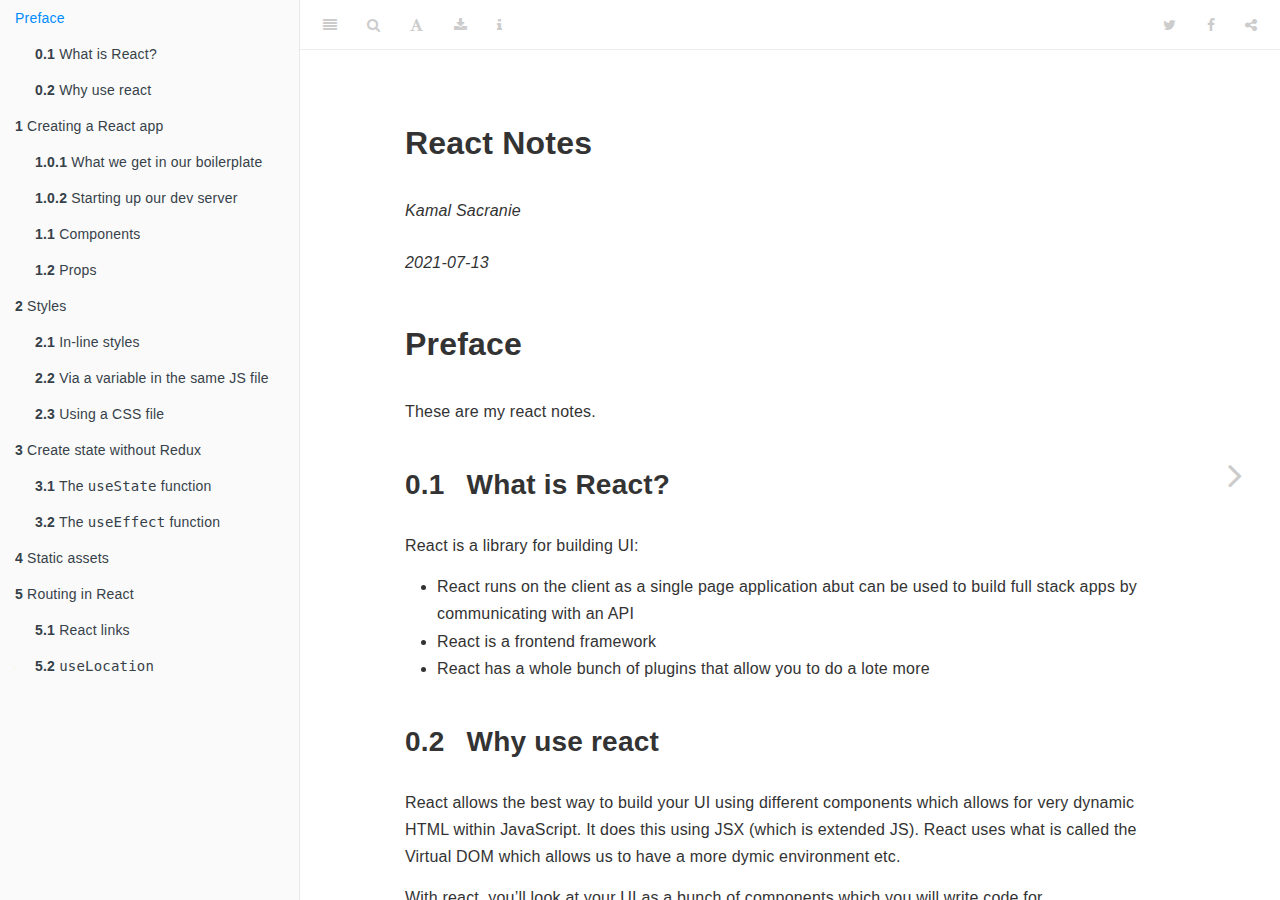
==== commit 258c5153: "fixed mermaid graph" ====
--- a/docs/index.html
+++ b/docs/index.html
@@ -53,6 +53,14 @@
 
 <link href="libs/anchor-sections-1.0.1/anchor-sections.css" rel="stylesheet" />
 <script src="libs/anchor-sections-1.0.1/anchor-sections.js"></script>
+<script src="libs/htmlwidgets-1.5.3/htmlwidgets.js"></script>
+<script src="libs/d3-3.3.8/d3.min.js"></script>
+<script src="libs/dagre-0.4.0/dagre-d3.min.js"></script>
+<link href="libs/mermaid-0.3.0/dist/mermaid.css" rel="stylesheet" />
+<script src="libs/mermaid-0.3.0/dist/mermaid.slim.min.js"></script>
+<link href="libs/DiagrammeR-styles-0.2/styles.css" rel="stylesheet" />
+<script src="libs/chromatography-0.1/chromatography.js"></script>
+<script src="libs/DiagrammeR-binding-1.0.6.1/DiagrammeR.js"></script>
 
 
 <style type="text/css">
--- a/docs/libs/mermaid-0.3.0/dist/mermaid.css
+++ b/docs/libs/mermaid-0.3.0/dist/mermaid.css
@@ -0,0 +1,274 @@
+/* Flowchart variables */
+/* Sequence Diagram variables */
+/* Gantt chart variables */
+.mermaid .label {
+  color: #333;
+  font-weight: 400;
+}
+.mermaid .node rect,
+.mermaid .node circle,
+.mermaid .node ellipse,
+.mermaid .node polygon {
+  fill: #ECECFF;
+  stroke: #CCCCFF;
+  stroke-width: 1px;
+}
+.mermaid .edgePath .path {
+  stroke: #333333;
+}
+.mermaid .edgeLabel {
+  background-color: #e8e8e8;
+}
+.mermaid .cluster rect {
+  fill: #ffffde !important;
+  rx: 4 !important;
+  stroke: #aaaa33 !important;
+  stroke-width: 1px !important;
+}
+.mermaid .cluster text {
+  fill: #333;
+}
+.mermaid .actor {
+  stroke: #CCCCFF;
+  fill: #ECECFF;
+}
+.mermaid text.actor {
+  fill: black;
+  stroke: none;
+}
+.mermaid .actor-line {
+  stroke: grey;
+}
+.mermaid .messageLine0 {
+  stroke-width: 1.5;
+  stroke-dasharray: "2 2";
+  marker-end: "url(#arrowhead)";
+  stroke: #333;
+}
+.mermaid .messageLine1 {
+  stroke-width: 1.5;
+  stroke-dasharray: "2 2";
+  stroke: #333;
+}
+.mermaid #arrowhead {
+  fill: #333;
+}
+.mermaid #crosshead path {
+  fill: #333 !important;
+  stroke: #333 !important;
+}
+.messageText {
+  fill: #333;
+  stroke: none;
+}
+.mermaid .labelBox {
+  stroke: #CCCCFF;
+  fill: #ECECFF;
+}
+.mermaid .labelText {
+  fill: black;
+  stroke: none;
+}
+.mermaid .loopText {
+  fill: black;
+  stroke: none;
+}
+.mermaid .loopLine {
+  stroke-width: 2;
+  stroke-dasharray: "2 2";
+  marker-end: "url(#arrowhead)";
+  stroke: #CCCCFF;
+}
+.mermaid .note {
+  stroke: #aaaa33;
+  fill: #fff5ad;
+}
+.mermaid .noteText {
+  fill: black;
+  stroke: none;
+  font-family: 'trebuchet ms', verdana, arial;
+  font-size: 14px;
+}
+/** Section styling */
+.mermaid .section {
+  stroke: none;
+  opacity: 0.2;
+}
+.mermaid .section0 {
+  fill: rgba(102, 102, 255, 0.49);
+}
+.mermaid .section2 {
+  fill: #fff400;
+}
+.mermaid .section1,
+.mermaid .section3 {
+  fill: white;
+  opacity: 0.2;
+}
+.mermaid .sectionTitle0 {
+  fill: #333;
+}
+.mermaid .sectionTitle1 {
+  fill: #333;
+}
+.mermaid .sectionTitle2 {
+  fill: #333;
+}
+.mermaid .sectionTitle3 {
+  fill: #333;
+}
+.mermaid .sectionTitle {
+  text-anchor: start;
+  font-size: 11px;
+  text-height: 14px;
+}
+/* Grid and axis */
+.mermaid .grid .tick {
+  stroke: lightgrey;
+  opacity: 0.3;
+  shape-rendering: crispEdges;
+}
+.mermaid .grid path {
+  stroke-width: 0;
+}
+/* Today line */
+.mermaid .today {
+  fill: none;
+  stroke: red;
+  stroke-width: 2px;
+}
+/* Task styling */
+/* Default task */
+.mermaid .task {
+  stroke-width: 2;
+}
+.mermaid .taskText {
+  text-anchor: middle;
+  font-size: 11px;
+}
+.mermaid .taskTextOutsideRight {
+  fill: black;
+  text-anchor: start;
+  font-size: 11px;
+}
+.mermaid .taskTextOutsideLeft {
+  fill: black;
+  text-anchor: end;
+  font-size: 11px;
+}
+/* Specific task settings for the sections*/
+.mermaid .taskText0,
+.mermaid .taskText1,
+.mermaid .taskText2,
+.mermaid .taskText3 {
+  fill: white;
+}
+.mermaid .task0,
+.mermaid .task1,
+.mermaid .task2,
+.mermaid .task3 {
+  fill: #8a90dd;
+  stroke: #534fbc;
+}
+.mermaid .taskTextOutside0,
+.mermaid .taskTextOutside2 {
+  fill: black;
+}
+.mermaid .taskTextOutside1,
+.mermaid .taskTextOutside3 {
+  fill: black;
+}
+/* Active task */
+.mermaid .active0,
+.mermaid .active1,
+.mermaid .active2,
+.mermaid .active3 {
+  fill: #bfc7ff;
+  stroke: #534fbc;
+}
+.mermaid .activeText0,
+.mermaid .activeText1,
+.mermaid .activeText2,
+.mermaid .activeText3 {
+  fill: black !important;
+}
+/* Completed task */
+.mermaid .done0,
+.mermaid .done1,
+.mermaid .done2,
+.mermaid .done3 {
+  stroke: grey;
+  fill: lightgrey;
+  stroke-width: 2;
+}
+.mermaid .doneText0,
+.mermaid .doneText1,
+.mermaid .doneText2,
+.mermaid .doneText3 {
+  fill: black !important;
+}
+/* Tasks on the critical line */
+.mermaid .crit0,
+.mermaid .crit1,
+.mermaid .crit2,
+.mermaid .crit3 {
+  stroke: #ff8888;
+  fill: red;
+  stroke-width: 2;
+}
+.mermaid .activeCrit0,
+.mermaid .activeCrit1,
+.mermaid .activeCrit2,
+.mermaid .activeCrit3 {
+  stroke: #ff8888;
+  fill: #bfc7ff;
+  stroke-width: 2;
+}
+.mermaid .doneCrit0,
+.mermaid .doneCrit1,
+.mermaid .doneCrit2,
+.mermaid .doneCrit3 {
+  stroke: #ff8888;
+  fill: lightgrey;
+  stroke-width: 2;
+  cursor: pointer;
+  shape-rendering: crispEdges;
+}
+.mermaid .doneCritText0,
+.mermaid .doneCritText1,
+.mermaid .doneCritText2,
+.mermaid .doneCritText3 {
+  fill: black !important;
+}
+.mermaid .activeCritText0,
+.mermaid .activeCritText1,
+.mermaid .activeCritText2,
+.mermaid .activeCritText3 {
+  fill: black !important;
+}
+.mermaid .titleText {
+  text-anchor: middle;
+  font-size: 18px;
+  fill: black;
+}
+/*
+
+
+*/
+.mermaid .node text {
+  font-family: 'trebuchet ms', verdana, arial;
+  font-size: 14px;
+}
+div.mermaidTooltip {
+  position: absolute;
+  text-align: center;
+  max-width: 200px;
+  padding: 2px;
+  font-family: 'trebuchet ms', verdana, arial;
+  font-size: 12px;
+  background: #ffffde;
+  border: 1px solid #aaaa33;
+  border-radius: 2px;
+  pointer-events: none;
+  z-index: 100;
+}
--- a/docs/libs/DiagrammeR-styles-0.2/styles.css
+++ b/docs/libs/DiagrammeR-styles-0.2/styles.css
@@ -0,0 +1,14 @@
+.DiagrammeR,.grViz pre {
+  white-space: pre-wrap;       /* CSS 3 */
+  white-space: -moz-pre-wrap;  /* Mozilla, since 1999 */
+  white-space: -pre-wrap;      /* Opera 4-6 */
+  white-space: -o-pre-wrap;    /* Opera 7 */
+  word-wrap: break-word;       /* Internet Explorer 5.5+ */
+}
+
+.DiagrammeR g .label {
+  font-family: Helvetica;
+  font-size: 14px;
+  color: #333333;
+}
+
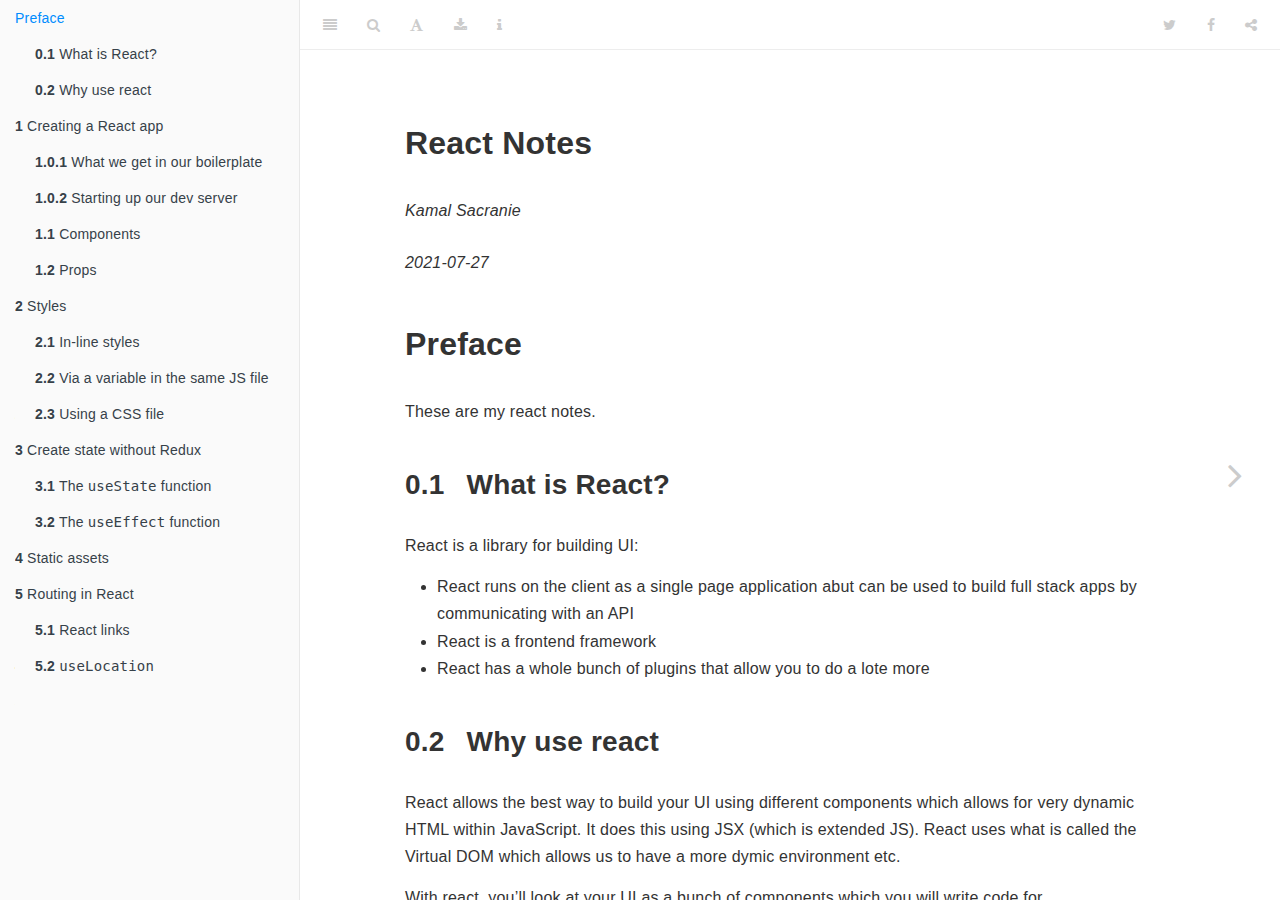
==== commit 5fe30aa9: "Update and correct some misc stuff like the children prop" ====
--- a/docs/index.html
+++ b/docs/index.html
@@ -24,7 +24,7 @@
 <meta name="author" content="Kamal Sacranie" />
 
 
-<meta name="date" content="2021-07-13" />
+<meta name="date" content="2021-07-27" />
 
   <meta name="viewport" content="width=device-width, initial-scale=1" />
   <meta name="apple-mobile-web-app-capable" content="yes" />
@@ -198,7 +198,7 @@
 <div id="header">
 <h1 class="title">React Notes</h1>
 <p class="author"><em>Kamal Sacranie</em></p>
-<p class="date" style="margin-top: 1.5em;"><em>2021-07-13</em></p>
+<p class="date" style="margin-top: 1.5em;"><em>2021-07-27</em></p>
 </div>
 <div id="preface" class="section level1 unnumbered">
 <h1>Preface</h1>
